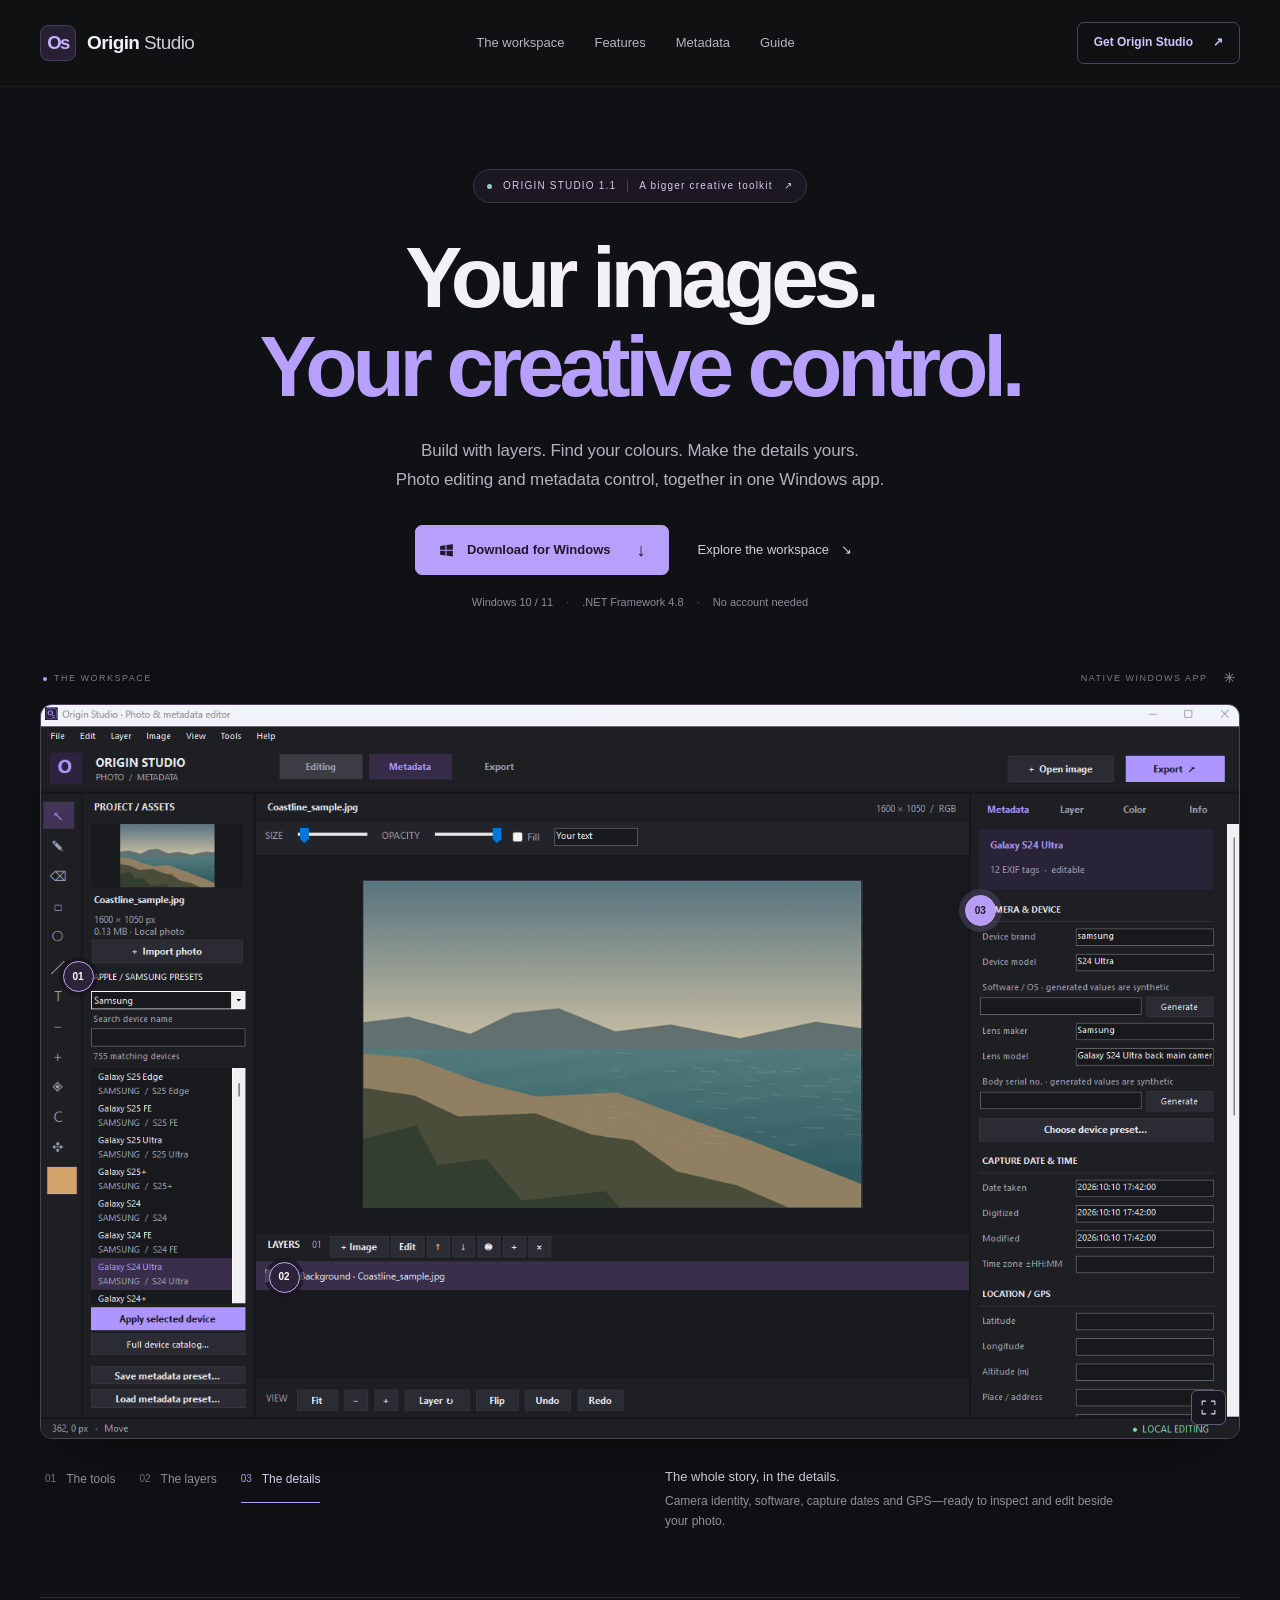
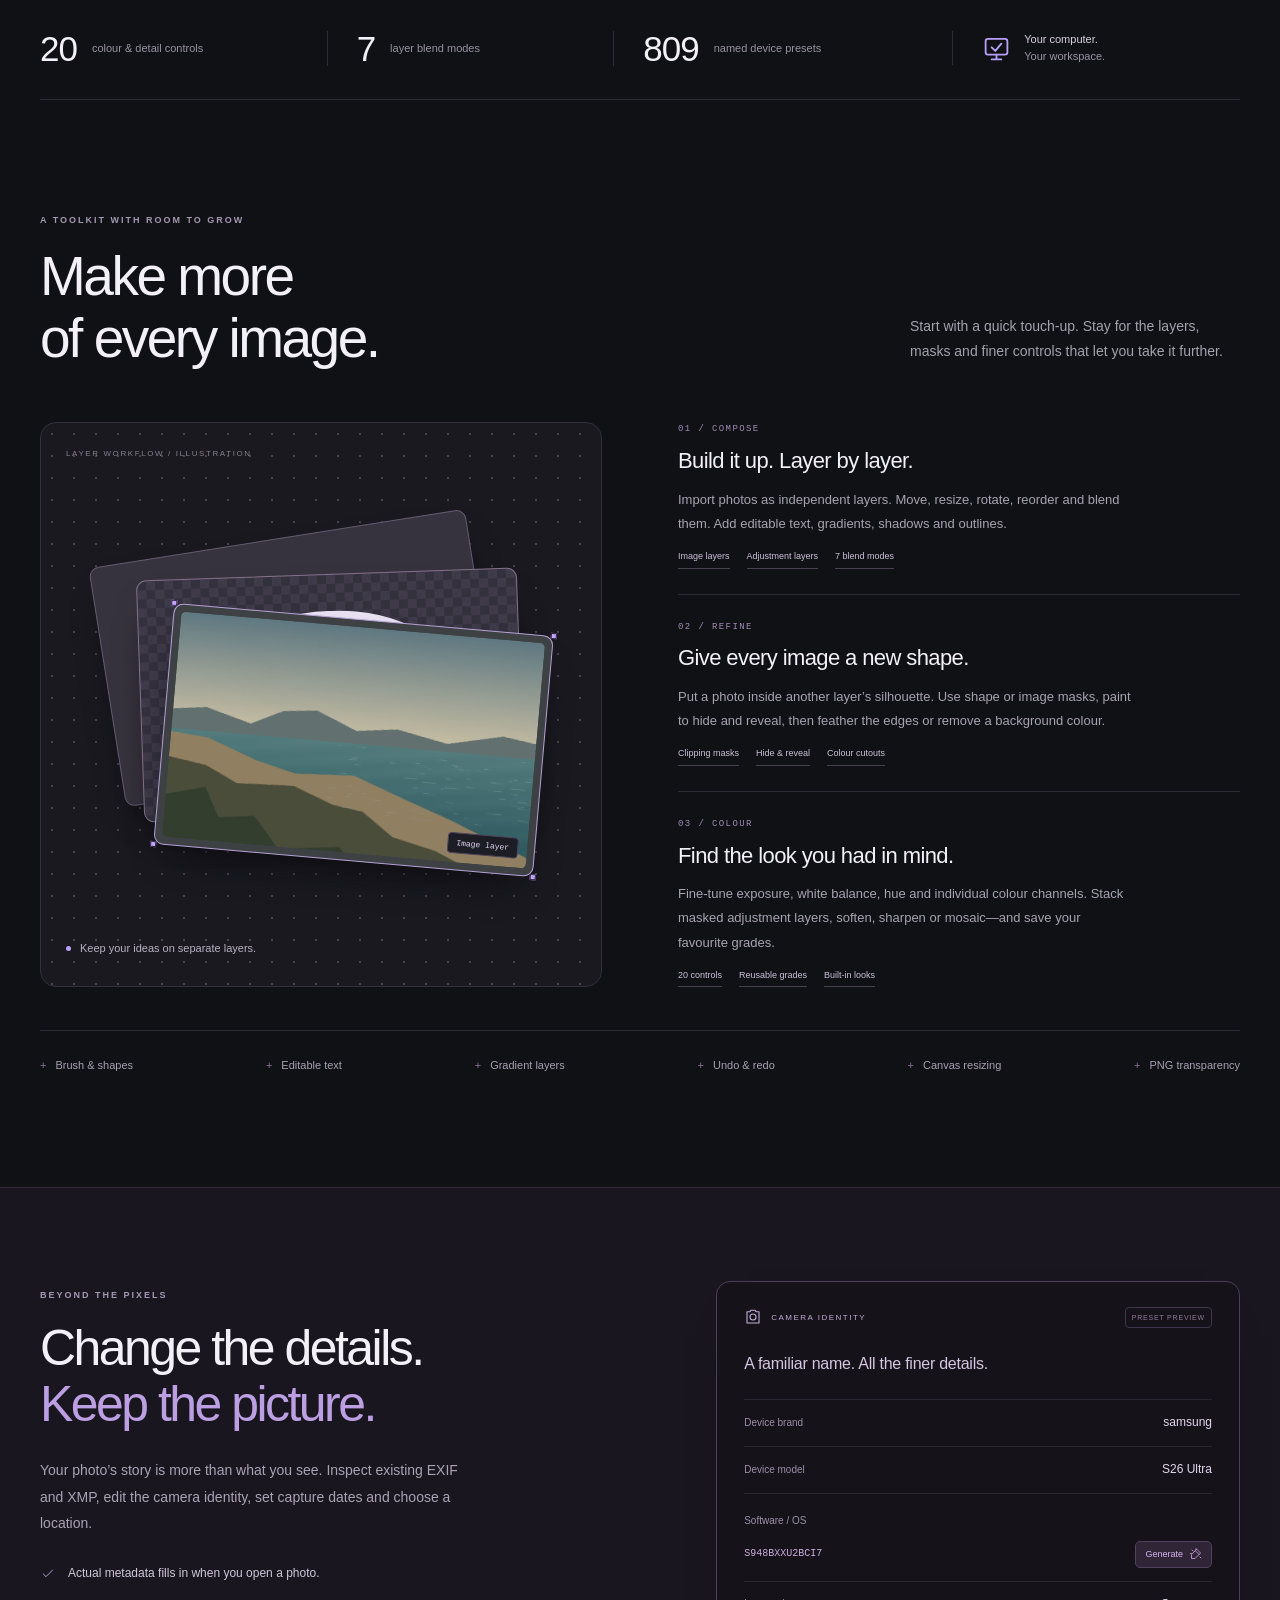
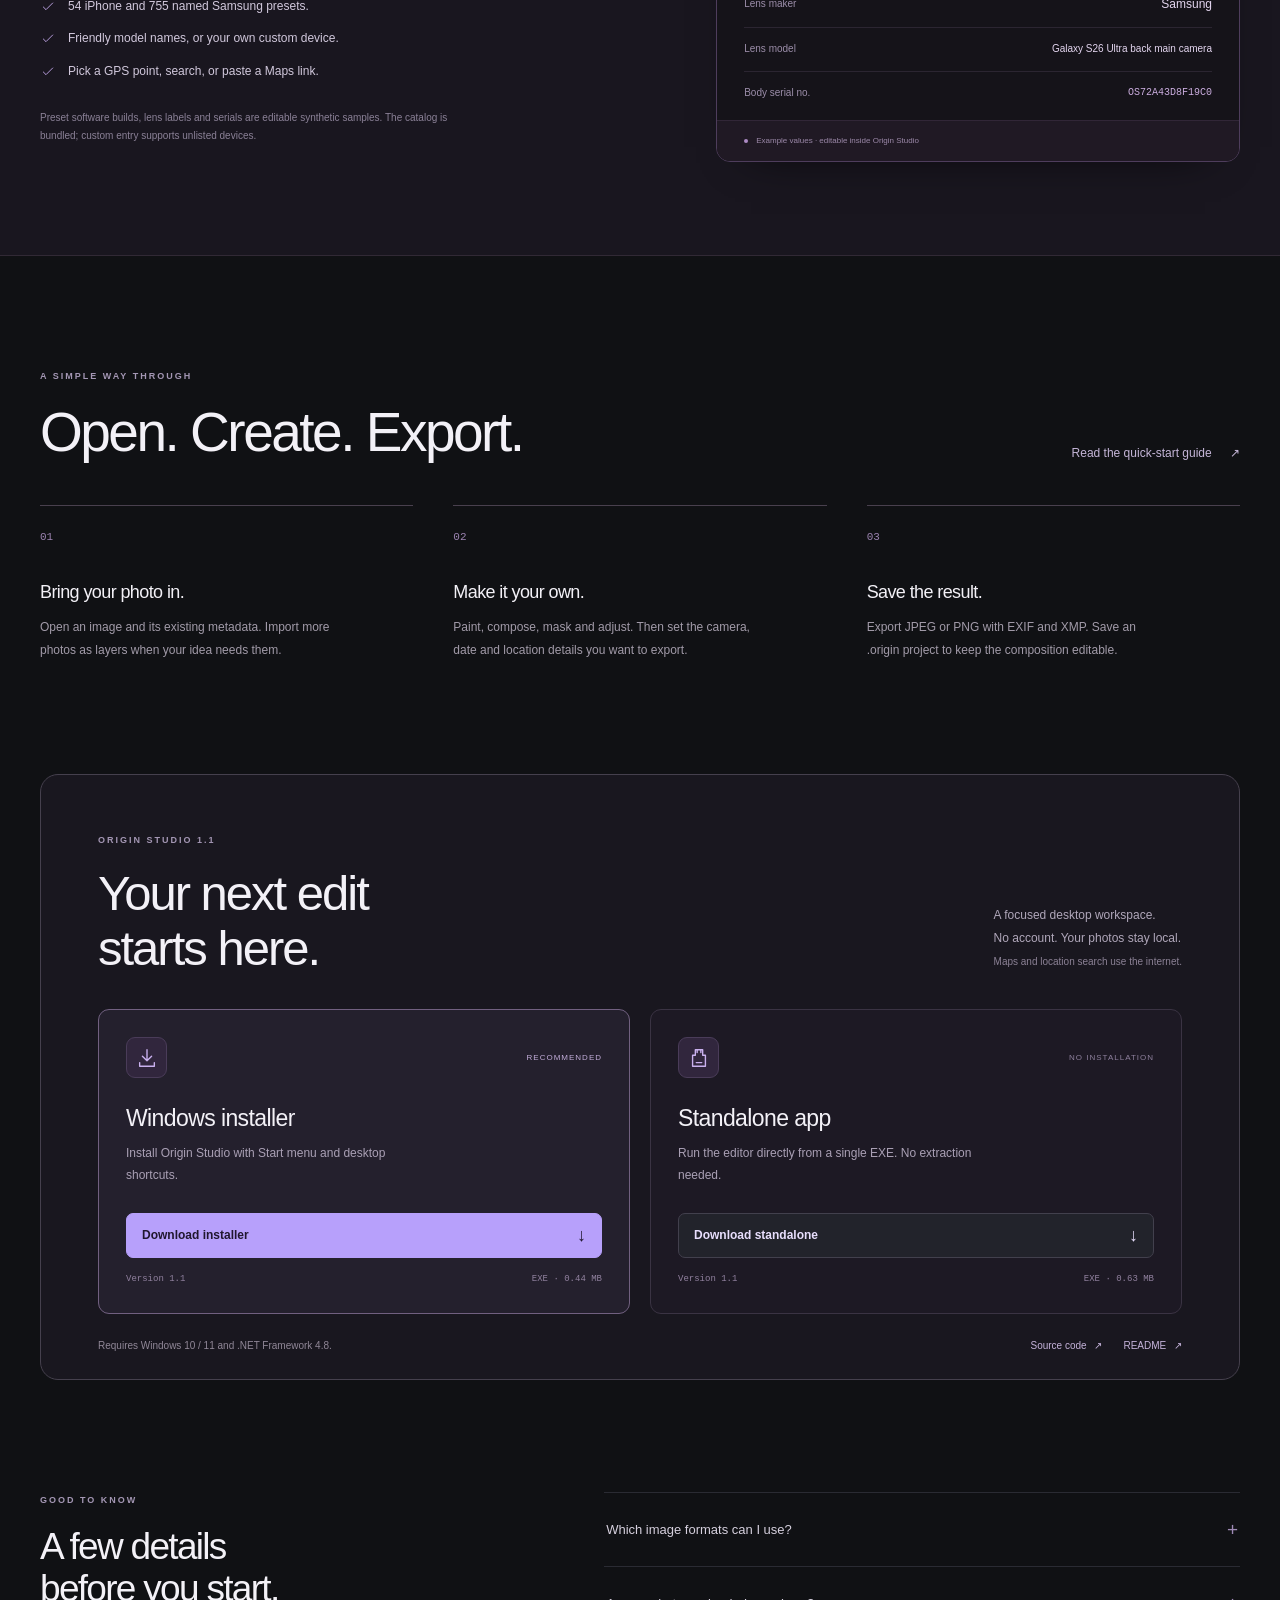
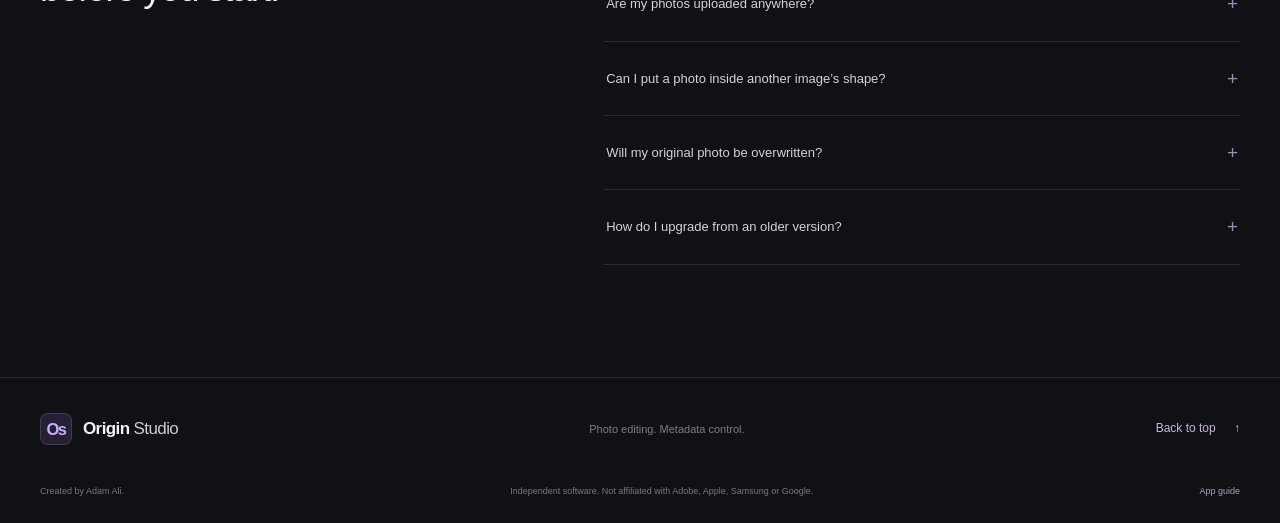
==== index.html @ bb51852c "Add Website" ====
<!doctype html>
<html lang="en">
<head>
  <meta charset="utf-8">
  <meta name="viewport" content="width=device-width,initial-scale=1">
  <meta name="theme-color" content="#101114">
  <meta name="description" content="Meet Origin Studio: a native Windows photo editor with image layers, masks, colour controls, and camera and location metadata editing. Download version 1.1.">
  <meta property="og:type" content="website">
  <meta property="og:title" content="Origin Studio — Your images. Your creative control.">
  <meta property="og:description" content="Photo editing and metadata control, together in one Windows app. Explore the workspace and download Origin Studio 1.1.">
  <title>Origin Studio — Photo editing. Metadata control.</title>
  <link rel="icon" href="assets/origin-icon.svg" type="image/svg+xml">
  <link rel="stylesheet" href="styles.css">
  <script defer src="script.js"></script>
</head>
<body>
  <a class="skip-link" href="#main">Skip to content</a>
  <header class="site-header">
    <div class="container header-inner">
      <a class="brand" href="index.html" aria-label="Origin Studio home"><img src="assets/origin-icon.svg" width="36" height="36" alt=""><span>Origin<span class="brand-light"> Studio</span></span></a>
      <button class="menu-toggle" type="button" aria-expanded="false" aria-controls="main-nav" aria-label="Open navigation"><span></span><span></span></button>
      <nav class="main-nav" id="main-nav" aria-label="Main navigation">
        <a href="#workspace">The workspace</a><a href="#features">Features</a><a href="#metadata">Metadata</a><a href="guide.html">Guide</a>
      </nav>
      <a class="header-download" href="#download"><span class="download-full">Get Origin Studio</span><span class="download-short">Download</span> <span aria-hidden="true">↗</span></a>
    </div>
  </header>

  <main id="main">
    <section class="hero container" aria-labelledby="hero-title">
      <a class="release-pill" href="#download"><span class="status-dot" aria-hidden="true"></span> ORIGIN STUDIO 1.1 <span class="pill-divider"></span> A bigger creative toolkit <span aria-hidden="true">↗</span></a>
      <h1 id="hero-title">Your images.<br><span>Your creative control.</span></h1>
      <p class="hero-description">Build with layers. Find your colours. Make the details yours.<br class="desktop-break"> Photo editing and metadata control, together in one Windows app.</p>
      <div class="hero-actions">
        <a class="button button-primary" href="downloads/OriginStudio-Setup-1.1.exe" download><svg class="icon" viewBox="0 0 24 24" aria-hidden="true"><path d="M3 5.5 10.5 4.5V11H3zM12 4.3 21 3v8h-9zM3 12.5h7.5V19L3 18zM12 12.5h9v8L12 19.2z" fill="currentColor" stroke="none"/></svg>Download for Windows <span aria-hidden="true">↓</span></a>
        <a class="button button-quiet" href="#workspace">Explore the workspace <span aria-hidden="true">↘</span></a>
      </div>
      <p class="hero-note">Windows 10 / 11 <span>·</span> .NET Framework 4.8 <span>·</span> No account needed</p>
    </section>

    <section class="workspace-section container" id="workspace" aria-label="Explore the Origin Studio workspace">
      <div class="workspace-topline"><span><i aria-hidden="true"></i> THE WORKSPACE</span><span>NATIVE WINDOWS APP <span class="tiny-cross" aria-hidden="true">✳</span></span></div>
      <div class="workspace-frame">
        <img class="workspace-image" src="assets/origin-workspace.png" width="1512" height="925" fetchpriority="high" alt="Origin Studio running on Windows: photo editing tools on the left, a coastline image and layer stack in the middle, and camera and location metadata fields on the right.">
        <button class="hotspot hotspot-tools" data-explore="tools" aria-pressed="false" aria-label="Explore drawing and editing tools">01</button>
        <button class="hotspot hotspot-layers" data-explore="layers" aria-pressed="false" aria-label="Explore the layer stack">02</button>
        <button class="hotspot hotspot-metadata is-active" data-explore="metadata" aria-pressed="true" aria-label="Explore the metadata inspector">03</button>
        <button class="expand-button" type="button" aria-haspopup="dialog" aria-controls="screenshot-dialog" aria-label="Enlarge the app screenshot"><svg class="icon" viewBox="0 0 24 24" aria-hidden="true"><path d="M8 3H3v5m13-5h5v5M3 16v5h5m13-5v5h-5"/></svg></button>
      </div>
      <div class="workspace-caption">
        <div class="workspace-tabs" aria-label="Screenshot features"><button data-explore="tools" aria-pressed="false">01 <span>The tools</span></button><button data-explore="layers" aria-pressed="false">02 <span>The layers</span></button><button class="is-active" data-explore="metadata" aria-pressed="true">03 <span>The details</span></button></div>
        <div class="workspace-note" aria-live="polite" aria-atomic="true"><strong id="explore-title">The whole story, in the details.</strong><p id="explore-description">Camera identity, software, capture dates and GPS—ready to inspect and edit beside your photo.</p></div>
      </div>
    </section>

    <section class="facts container" aria-label="Origin Studio at a glance">
      <div><strong>20</strong><span>colour & detail controls</span></div><div><strong>7</strong><span>layer blend modes</span></div><div><strong>809</strong><span>named device presets</span></div><div class="fact-local"><svg class="icon" viewBox="0 0 24 24" aria-hidden="true"><rect x="3" y="4" width="18" height="13" rx="2"/><path d="M8 21h8m-4-4v4m-4-10 3 3 5-6"/></svg><span><b>Your computer.</b><br>Your workspace.</span></div>
    </section>

    <section class="features container section-space" id="features" aria-labelledby="features-title">
      <div class="section-heading"><div><p class="eyebrow">A TOOLKIT WITH ROOM TO GROW</p><h2 id="features-title">Make more<br>of every image.</h2></div><p>Start with a quick touch-up. Stay for the layers, masks and finer controls that let you take it further.</p></div>
      <div class="feature-story">
        <div class="composition-art" role="img" aria-label="Illustration of a coastline photo, a mask and independent layers stacked in a composition">
          <span class="art-label">LAYER WORKFLOW / ILLUSTRATION</span>
          <div class="art-layer art-layer-back"><span>Original image</span></div>
          <div class="art-layer art-layer-mask"><div class="mask-shape"></div><span>Editable mask</span></div>
          <div class="art-layer art-layer-photo"><img src="assets/coastline.jpg" width="1600" height="1050" loading="lazy" alt=""><span>Image layer</span><i class="selection-corner top-left"></i><i class="selection-corner top-right"></i><i class="selection-corner bottom-left"></i><i class="selection-corner bottom-right"></i></div>
          <span class="art-bottom-label"><i></i> Keep your ideas on separate layers.</span>
        </div>
        <div class="feature-details">
          <article class="feature-line"><span class="feature-index">01 / COMPOSE</span><h3>Build it up. Layer by layer.</h3><p>Import photos as independent layers. Move, resize, rotate, reorder and blend them. Add editable text, gradients, shadows and outlines.</p><div class="text-tags"><span>Image layers</span><span>Adjustment layers</span><span>7 blend modes</span></div></article>
          <article class="feature-line"><span class="feature-index">02 / REFINE</span><h3>Give every image a new shape.</h3><p>Put a photo inside another layer’s silhouette. Use shape or image masks, paint to hide and reveal, then feather the edges or remove a background colour.</p><div class="text-tags"><span>Clipping masks</span><span>Hide & reveal</span><span>Colour cutouts</span></div></article>
          <article class="feature-line"><span class="feature-index">03 / COLOUR</span><h3>Find the look you had in mind.</h3><p>Fine-tune exposure, white balance, hue and individual colour channels. Stack masked adjustment layers, soften, sharpen or mosaic—and save your favourite grades.</p><div class="text-tags"><span>20 controls</span><span>Reusable grades</span><span>Built-in looks</span></div></article>
        </div>
      </div>
      <div class="tool-ribbon" aria-label="More editing tools"><span>Brush & shapes</span><span>Editable text</span><span>Gradient layers</span><span>Undo & redo</span><span>Canvas resizing</span><span>PNG transparency</span></div>
    </section>

    <section class="metadata-section" id="metadata" aria-labelledby="metadata-title"><div class="container metadata-grid">
      <div class="metadata-copy"><p class="eyebrow">BEYOND THE PIXELS</p><h2 id="metadata-title">Change the details.<br><span>Keep the picture.</span></h2><p>Your photo’s story is more than what you see. Inspect existing EXIF and XMP, edit the camera identity, set capture dates and choose a location.</p>
        <ul class="check-list"><li><svg class="icon" viewBox="0 0 24 24" aria-hidden="true"><path d="m5 12 4 4L19 6"/></svg>Actual metadata fills in when you open a photo.</li><li><svg class="icon" viewBox="0 0 24 24" aria-hidden="true"><path d="m5 12 4 4L19 6"/></svg>54 iPhone and 755 named Samsung presets.</li><li><svg class="icon" viewBox="0 0 24 24" aria-hidden="true"><path d="m5 12 4 4L19 6"/></svg>Friendly model names, or your own custom device.</li><li><svg class="icon" viewBox="0 0 24 24" aria-hidden="true"><path d="m5 12 4 4L19 6"/></svg>Pick a GPS point, search, or paste a Maps link.</li></ul>
        <p class="metadata-footnote">Preset software builds, lens labels and serials are editable synthetic samples. The catalog is bundled; custom entry supports unlisted devices.</p>
      </div>
      <div class="identity-preview"><div class="preview-header"><svg class="icon" viewBox="0 0 24 24" aria-hidden="true"><path d="m8 5 1-2h6l1 2h4v15H4V5z"/><circle cx="12" cy="12" r="4"/></svg><span>CAMERA IDENTITY</span><span class="preview-badge">PRESET PREVIEW</span></div>
        <p class="preview-intro">A familiar name. All the finer details.</p>
        <div class="preview-field"><span>Device brand</span><strong>samsung</strong></div><div class="preview-field"><span>Device model</span><strong>S26 Ultra</strong></div><div class="preview-field preview-software"><span>Software / OS</span><div><code>S948BXXU2BCI7</code><span class="generate-label">Generate <svg class="icon" viewBox="0 0 24 24" aria-hidden="true"><path d="m14 3 7 7-11 11H3v-7zM11 6l7 7M4 4l2 2m14 12 2 2M3 11H1m11-8V1"/></svg></span></div></div><div class="preview-field"><span>Lens maker</span><strong>Samsung</strong></div><div class="preview-field"><span>Lens model</span><strong class="lens-example">Galaxy S26 Ultra back main camera</strong></div><div class="preview-field"><span>Body serial no.</span><code>OS72A43D8F19C0</code></div>
        <div class="preview-footer"><span class="status-dot"></span> Example values · editable inside Origin Studio</div>
      </div>
    </div></section>

    <section class="workflow container section-space" aria-labelledby="workflow-title"><div class="section-heading compact"><div><p class="eyebrow">A SIMPLE WAY THROUGH</p><h2 id="workflow-title">Open. Create. Export.</h2></div><a class="text-link" href="guide.html">Read the quick-start guide <span aria-hidden="true">↗</span></a></div>
      <ol class="workflow-steps"><li><span class="step-number">01</span><h3>Bring your photo in.</h3><p>Open an image and its existing metadata. Import more photos as layers when your idea needs them.</p></li><li><span class="step-number">02</span><h3>Make it your own.</h3><p>Paint, compose, mask and adjust. Then set the camera, date and location details you want to export.</p></li><li><span class="step-number">03</span><h3>Save the result.</h3><p>Export JPEG or PNG with EXIF and XMP. Save an .origin project to keep the composition editable.</p></li></ol>
    </section>

    <section class="download-section container" id="download" aria-labelledby="download-title"><div class="download-heading"><div><p class="eyebrow">ORIGIN STUDIO 1.1</p><h2 id="download-title">Your next edit<br>starts here.</h2></div><p>A focused desktop workspace.<br>No account. Your photos stay local.<br><span>Maps and location search use the internet.</span></p></div>
      <div class="download-options"><article class="download-card installer-card"><div class="download-card-heading"><div class="download-icon"><svg viewBox="0 0 24 24" class="icon" aria-hidden="true"><path d="M12 3v12m-5-5 5 5 5-5M4 17v4h16v-4"/></svg></div><span class="recommend-badge">RECOMMENDED</span></div><h3>Windows installer</h3><p>Install Origin Studio with Start menu and desktop shortcuts.</p><a class="button button-primary" href="downloads/OriginStudio-Setup-1.1.exe" download>Download installer <span aria-hidden="true">↓</span></a><div class="download-file-info"><span>Version 1.1</span><span>EXE · 0.44 MB</span></div></article>
      <article class="download-card"><div class="download-card-heading"><div class="download-icon"><svg viewBox="0 0 24 24" class="icon" aria-hidden="true"><path d="M8 3h8v6h3v12H5V9h3zM10 3v3m4-3v3M9 17h6"/></svg></div><span class="portable-badge">NO INSTALLATION</span></div><h3>Standalone app</h3><p>Run the editor directly from a single EXE. No extraction needed.</p><a class="button button-secondary" href="downloads/OriginStudio-1.1.exe" download>Download standalone <span aria-hidden="true">↓</span></a><div class="download-file-info"><span>Version 1.1</span><span>EXE · 0.63 MB</span></div></article></div>
      <div class="download-bottom"><p>Requires Windows 10 / 11 and .NET Framework 4.8.</p><div><a href="downloads/OriginStudio-Source.zip" download>Source code <span aria-hidden="true">↗</span></a><a href="downloads/OriginStudio-README.md" download>README <span aria-hidden="true">↗</span></a></div></div>
    </section>

    <section class="faq container section-space" aria-labelledby="faq-title"><div><p class="eyebrow">GOOD TO KNOW</p><h2 id="faq-title">A few details<br>before you start.</h2></div><div class="faq-items">
      <details><summary>Which image formats can I use?<span aria-hidden="true">+</span></summary><p>Open JPEG, PNG, BMP, GIF (one still frame) and TIFF. Export JPEG or PNG with supported EXIF and XMP metadata. Save editable work as an .origin project. HEIC, RAW, PSD and video are not supported in version 1.1.</p></details>
      <details><summary>Are my photos uploaded anywhere?<span aria-hidden="true">+</span></summary><p>Photo editing and metadata processing happen on your computer. Maps and place search need an internet connection and send location queries to their map services. This website doesn’t upload or process your photos.</p></details>
      <details><summary>Can I put a photo inside another image’s shape?<span aria-hidden="true">+</span></summary><p>Yes. Place the photo directly above a transparent silhouette or filled shape, then enable Clip below. You can also use an image’s transparency or brightness as a mask and refine it with hide/reveal brushes.</p></details>
      <details><summary>Will my original photo be overwritten?<span aria-hidden="true">+</span></summary><p>Export saves to a separate output path. Use Save project to retain layers, masks and colour settings. Crop and canvas rotation/flip flatten the composition; Undo restores its earlier layers.</p></details>
      <details><summary>How do I upgrade from an older version?<span aria-hidden="true">+</span></summary><p>Save your project, close the older app and run the new installer. Use the updated desktop or Start menu shortcut. Version 1.1 opens 1.0 projects; projects saved by 1.1 need 1.1 or later.</p></details>
    </div></section>
  </main>

  <footer class="site-footer"><div class="container footer-main"><a class="brand" href="index.html"><img src="assets/origin-icon.svg" width="32" height="32" alt=""><span>Origin<span class="brand-light"> Studio</span></span></a><p>Photo editing. Metadata control.</p><a class="text-link" href="#main">Back to top <span aria-hidden="true">↑</span></a></div><div class="container footer-bottom"><span>Created by Adam Ali.</span><span>Independent software. Not affiliated with Adobe, Apple, Samsung or Google.</span><a href="guide.html">App guide</a></div></footer>

  <dialog id="screenshot-dialog" class="screenshot-dialog" aria-label="Full-size Origin Studio screenshot"><button class="dialog-close" aria-label="Close screenshot">Close <span aria-hidden="true">×</span></button><img src="assets/origin-workspace.png" width="1512" height="925" alt="Full-size screenshot of the Origin Studio Windows editing workspace."></dialog>
</body>
</html>
---- styles.css ----
@charset "UTF-8";
:root{color-scheme:dark;--bg:#101114;--surface:#17181d;--surface-2:#1c1d23;--line:#2a2b33;--text:#f3f1f7;--muted:#a3a2ae;--accent:#b7a0fb;--accent-bright:#d4c3ff;--green:#97cdb5;--radius:16px;--container:1200px}
*{box-sizing:border-box}
html{scroll-behavior:smooth;scroll-padding-top:110px}
body{margin:0;background:var(--bg);color:var(--text);font-family:Inter,"Segoe UI",Arial,sans-serif;font-size:15px;line-height:1.65;-webkit-font-smoothing:antialiased}
body.modal-open{overflow:hidden}
a{color:inherit;text-decoration:none}
button,input,select{font:inherit}
button,a{-webkit-tap-highlight-color:transparent}
button{color:inherit;cursor:pointer}
button:disabled{cursor:default}
img,svg{display:block;max-width:100%}
button:focus-visible,a:focus-visible,summary:focus-visible{outline:2px solid var(--accent-bright);outline-offset:5px}
::selection{background:#6c5296;color:white}
.container{width:min(var(--container),calc(100% - 80px));margin-inline:auto}
.icon{width:22px;height:22px;flex:none;fill:none;stroke:currentColor;stroke-width:1.5;stroke-linecap:round;stroke-linejoin:round}
.skip-link{position:fixed;left:16px;top:-90px;z-index:20;background:var(--accent);color:#18131f;padding:12px 18px;border-radius:8px}
.skip-link:focus{top:12px}
.site-header{position:sticky;top:0;z-index:10;background:rgba(16,17,20,.94);border-bottom:1px solid rgba(87,85,101,.23);backdrop-filter:blur(18px)}
.header-inner{height:86px;display:flex;align-items:center;justify-content:space-between;gap:28px}
.brand{display:inline-flex;align-items:center;gap:11px;font-size:19px;letter-spacing:-.6px;font-weight:650;white-space:nowrap}
.brand-light{font-weight:400;color:#cfccd8}
.main-nav{display:flex;gap:30px;font-size:13px;color:#b5b3c0}
.main-nav a{transition:color .2s}
.main-nav a:hover{color:white}
.header-download{display:flex;align-items:center;gap:20px;border:1px solid #4c405f;border-radius:7px;padding:10px 16px;font-size:12px;font-weight:600;color:var(--accent-bright);transition:background .2s,border-color .2s}
.header-download:hover{background:#211b2b;border-color:var(--accent)}
.menu-toggle{display:none;border:0;background:none;padding:12px;min-width:42px;min-height:42px}
.menu-toggle span{display:block;width:20px;height:1px;background:white;margin:5px 0;transition:transform .2s}
.hero{text-align:center;padding-top:82px;padding-bottom:55px}
.release-pill{display:inline-flex;align-items:center;justify-content:center;gap:11px;font-size:10px;letter-spacing:1.2px;line-height:1.4;border:1px solid #3c344b;padding:9px 13px;border-radius:30px;color:#d5cae8;background:#1b1723;transition:border-color .2s}
.release-pill:hover{border-color:#8972ac}
.status-dot{display:inline-block;background:var(--green);width:5px;height:5px;flex:none;border-radius:50%}
.pill-divider{width:1px;height:12px;background:#4b405a}
.hero h1{font-size:clamp(52px,6.7vw,92px);font-weight:560;letter-spacing:-5.2px;line-height:1.035;margin:30px 0 25px}
.hero h1 span{color:var(--accent)}
.hero-description{font-size:17px;line-height:1.75;font-weight:400;color:#b3b1bf;margin:0 auto;max-width:640px;letter-spacing:-.15px}
.hero-actions{display:flex;align-items:center;justify-content:center;gap:16px;margin-top:30px}
.button{display:inline-flex;align-items:center;justify-content:center;gap:12px;min-height:50px;border:1px solid transparent;border-radius:7px;padding:13px 22px;font-size:13px;font-weight:650;line-height:1.5;transition:background .2s,transform .2s,border-color .2s}
.button:hover{transform:translateY(-2px)}
.button-primary{background:var(--accent);color:#21172f;border-color:var(--accent)}
.button-primary:hover{background:#c7b1ff;border-color:#c7b1ff}
.button-primary .icon{width:17px;height:17px}
.button-primary>span:last-child,.button-secondary>span:last-child{margin-left:14px;font-size:18px;line-height:1}
.button-quiet{background:transparent;color:#d0ccd9;font-weight:450;padding-inline:12px}
.button-quiet:hover{background:#1b1c22}
.button-secondary{background:#22232b;border-color:#42404d;color:#e8defd}
.button-secondary:hover{background:#2b2835;border-color:#7c688f}
.hero-note{font-size:11px;color:#8e8b9a;margin:18px 0 0}
.hero-note span{padding-inline:10px;color:#5e5a69}
.workspace-section{max-width:1280px}
.workspace-topline{display:flex;align-items:center;justify-content:space-between;color:#7c7a89;font-size:9px;letter-spacing:1.5px;margin:0 3px 13px}
.workspace-topline>span{display:flex;align-items:center;gap:7px}
.workspace-topline i{width:4px;height:4px;background:var(--accent);border-radius:50%}
.tiny-cross{margin-left:8px;font-size:15px;color:#92859f}
.workspace-frame{position:relative;border:1px solid #4d435c;background:#1f2024;border-radius:12px;overflow:hidden;box-shadow:0 24px 65px -40px #000}
.workspace-image{width:100%;height:auto}
.hotspot{position:absolute;display:grid;place-items:center;min-width:31px;min-height:31px;border-radius:50%;background:#2c233a;border:1px solid #c0a6f6;color:white;font-size:10px;font-weight:650;box-shadow:0 0 0 4px rgba(22,18,29,.65);transition:background .2s,box-shadow .2s}
.hotspot:hover,.hotspot.is-active{background:#b69cf4;color:#21172e;box-shadow:0 0 0 6px rgba(183,160,251,.16)}
.hotspot-tools{left:1.8%;top:35%}
.hotspot-layers{left:19%;top:76%}
.hotspot-metadata{right:20.3%;top:26%}
.expand-button{position:absolute;bottom:13px;right:13px;border:1px solid #665975;border-radius:6px;background:rgba(23,21,30,.92);padding:8px;color:#e2d6f4}
.expand-button:hover{background:#463453}
.expand-button .icon{width:17px;height:17px}
.workspace-caption{display:grid;grid-template-columns:1fr 1fr;gap:50px;padding:27px 5px 0;align-items:start}
.workspace-tabs{display:flex;gap:24px;align-items:center}
.workspace-tabs button{padding:4px 0 12px;display:flex;gap:10px;align-items:center;background:none;border:0;border-bottom:1px solid transparent;color:#77727f;font-size:10px;white-space:nowrap}
.workspace-tabs button span{font-size:12px;color:#97929f}
.workspace-tabs button:hover span,.workspace-tabs button.is-active span{color:#e2d4f8}
.workspace-tabs button.is-active{color:var(--accent);border-color:var(--accent)}
.workspace-note strong{display:block;font-size:13px;font-weight:500;color:#d7d1e3}
.workspace-note p{font-size:12px;color:#93909e;line-height:1.65;margin:5px 0 0;max-width:450px}
.facts{display:grid;grid-template-columns:1fr 1fr 1.2fr 1.1fr;gap:25px;align-items:center;margin-top:65px;padding-block:33px;border-top:1px solid var(--line);border-bottom:1px solid var(--line)}
.facts>div{display:flex;align-items:center;gap:15px}
.facts>div+div{border-left:1px solid var(--line);padding-left:29px}
.facts strong{font-size:35px;line-height:1;font-weight:450;letter-spacing:-1px}
.facts span{font-size:11px;color:#9893a3;line-height:1.55}
.facts .fact-local{gap:13px}
.fact-local .icon{width:29px;height:29px;color:var(--accent)}
.fact-local b{font-weight:450;color:#d8d1e2}
.section-space{padding-block:112px}
.section-heading{display:flex;align-items:flex-end;justify-content:space-between;gap:45px;margin-bottom:53px}
.eyebrow{font-size:9px;letter-spacing:2px;font-weight:600;color:#a497b4;line-height:1.8;margin:0 0 18px}
h2{font-size:clamp(36px,4.3vw,55px);font-weight:450;letter-spacing:-2.5px;line-height:1.12;margin:0}
.section-heading>p{max-width:330px;font-size:14px;color:var(--muted);margin:0 0 5px;line-height:1.8}
.feature-story{display:grid;grid-template-columns:1fr 1fr;gap:76px;align-items:stretch}
.composition-art{position:relative;min-height:550px;border:1px solid #323039;border-radius:var(--radius);overflow:hidden;background-color:#19191f;background-image:radial-gradient(#49414e 1px,transparent 1px);background-size:22px 22px}
.art-label{position:absolute;top:24px;left:25px;font-size:8px;letter-spacing:1.6px;color:#87818f}
.art-layer{position:absolute;width:68%;height:43%;left:16%;top:25%;border-radius:10px;box-shadow:0 20px 40px -20px #07070c}
.art-layer>span{position:absolute;right:12px;bottom:10px;font-family:Consolas,monospace;font-size:8px;border:1px solid #4f465e;padding:3px 8px;border-radius:4px;color:#e5d8f7;background:#221d2b}
.art-layer-back{background:#37333e;border:1px solid #655a72;transform:translate(-26px,-27px) rotate(-9deg)}
.art-layer-mask{background-color:#34313e;background-image:linear-gradient(45deg,#403b4a 25%,transparent 25%),linear-gradient(-45deg,#403b4a 25%,transparent 25%),linear-gradient(45deg,transparent 75%,#403b4a 75%),linear-gradient(-45deg,transparent 75%,#403b4a 75%);background-size:18px 18px;background-position:0 0,0 9px,9px -9px,-9px 0;border:1px solid #84728c;transform:translate(9px,10px) rotate(-2deg)}
.mask-shape{position:absolute;width:68%;height:70%;left:16%;top:15%;background:#e9e2f2;border-radius:50% 48% 32% 45%}
.art-layer-photo{transform:translate(32px,55px) rotate(5deg);border:1px solid #b6a1d6;background:#3d4144;padding:7px}
.art-layer-photo img{width:100%;height:100%;object-fit:cover;border-radius:5px}
.art-layer-photo>span{bottom:16px;right:16px;background:#1d1d25}
.selection-corner{position:absolute;width:6px;height:6px;background:#c3a6ff;border:1px solid #332440}
.top-left{left:-4px;top:-4px}.top-right{right:-4px;top:-4px}.bottom-left{left:-4px;bottom:-4px}.bottom-right{right:-4px;bottom:-4px}
.art-bottom-label{position:absolute;bottom:29px;left:25px;font-size:11px;color:#bab1c6;display:flex;gap:9px;align-items:center}
.art-bottom-label i{width:5px;height:5px;background:var(--accent);border-radius:50%}
.feature-details{display:flex;flex-direction:column;justify-content:center;gap:25px}
.feature-line+.feature-line{border-top:1px solid var(--line);padding-top:25px}
.feature-index{display:block;font-family:Consolas,monospace;font-size:9px;letter-spacing:1.4px;color:#a18bb9;margin-bottom:10px}
h3{font-size:22px;line-height:1.3;letter-spacing:-.6px;font-weight:500;margin:0 0 12px}
.feature-line p{font-size:13px;line-height:1.85;color:#a8a3b2;margin:0;max-width:455px}
.text-tags{display:flex;gap:8px 17px;flex-wrap:wrap;margin-top:13px;color:#ccc1db;font-size:9px}
.text-tags span{border-bottom:1px solid #494050;padding-bottom:4px}
.tool-ribbon{display:flex;flex-wrap:wrap;justify-content:space-between;gap:14px 18px;margin-top:43px;padding-top:25px;border-top:1px solid var(--line);color:#a8a0b3;font-size:11px}
.tool-ribbon span:before{content:"+";color:#8c719f;margin-right:9px}
.metadata-section{background:#19161f;border-block:1px solid #312935;padding-block:93px}
.metadata-grid{display:grid;grid-template-columns:1.1fr 1fr;gap:100px;align-items:center}
.metadata-copy h2{font-size:clamp(35px,3.9vw,50px)}
.metadata-copy h2 span{color:#bc9fe3}
.metadata-copy>p:not(.eyebrow):not(.metadata-footnote){color:#aba2b6;font-size:14px;line-height:1.9;margin-top:24px;max-width:440px}
.check-list{list-style:none;padding:0;margin:27px 0;display:grid;gap:13px}
.check-list li{display:flex;align-items:flex-start;gap:12px;color:#d1c8dc;font-size:12px}
.check-list .icon{width:16px;height:16px;color:#b59bda;margin-top:2px}
.metadata-footnote{font-size:10px;line-height:1.8;color:#8b8197;max-width:420px;margin-top:27px}
.identity-preview{background:#151319;border:1px solid #4e3d5c;border-radius:14px;overflow:hidden;padding:25px 27px 0;box-shadow:0 20px 45px -35px #000}
.preview-header{display:flex;align-items:center;gap:9px;color:#c3abd9;font-size:8px;letter-spacing:1.5px;flex-wrap:wrap}
.preview-header .icon{width:18px;height:18px}
.preview-badge{font-size:7px;letter-spacing:.8px;border:1px solid #42344c;border-radius:4px;padding:4px 6px;margin-left:auto;color:#917c9f}
.preview-intro{color:#d5c6e2;font-size:16px;letter-spacing:-.25px;margin:23px 0 22px}
.preview-field{display:flex;align-items:center;justify-content:space-between;gap:12px;padding-block:13px;border-top:1px solid #2b2531}
.preview-field>span{font-size:10px;color:#9c8eaa;white-space:nowrap}
.preview-field strong{font-size:12px;font-weight:450;color:#e3d5ef;text-align:right}
.preview-field code{font-size:10px;font-family:"SFMono-Regular",Consolas,monospace;color:#cbaddf;overflow-wrap:anywhere}
.preview-field .lens-example{font-size:10px}
.preview-software{display:block}
.preview-software>div{display:flex;align-items:center;justify-content:space-between;gap:5px;margin-top:9px}
.generate-label{display:flex;align-items:center;gap:7px;border:1px solid #52405f;border-radius:5px;background:#302437;padding:5px 9px;color:#d7b4ef;font-size:9px}
.generate-label .icon{width:12px;height:12px}
.preview-footer{margin:6px -27px 0;padding:13px 27px;display:flex;align-items:center;gap:8px;border-top:1px solid #312637;background:#201924;color:#9c89a9;font-size:8px}
.preview-footer .status-dot{background:#ad8bc5;width:4px;height:4px}
.compact{margin-bottom:42px}
.text-link{font-size:12px;color:#c5b6d8;white-space:nowrap}
.text-link:hover{color:var(--accent-bright)}
.text-link span{display:inline-block;margin-left:15px}
.workflow-steps{list-style:none;padding:0;margin:0;display:grid;grid-template-columns:1fr 1fr 1fr;gap:40px}
.workflow-steps li{border-top:1px solid #49404e;padding-top:22px}
.step-number{display:block;color:#9b83b0;font-size:11px;font-family:Consolas,monospace;margin-bottom:34px}
.workflow-steps h3{font-size:18px}
.workflow-steps p{font-size:12px;line-height:1.9;color:#a29ba9;max-width:300px;margin:0}
.download-section{border:1px solid #45404d;border-radius:18px;background:#19171f;padding:57px 57px 24px;scroll-margin-top:108px}
.download-heading{display:flex;justify-content:space-between;align-items:flex-end;gap:35px;margin-bottom:34px}
.download-heading h2{font-size:49px;letter-spacing:-2px}
.download-heading>p{font-size:12px;color:#b0a7ba;margin:0 0 3px;line-height:1.9}
.download-heading>p span{font-size:10px;color:#8b8195}
.download-options{display:grid;grid-template-columns:1fr 1fr;gap:20px}
.download-card{display:flex;flex-direction:column;padding:27px;border:1px solid #3a3343;border-radius:11px;background:#1d1924}
.installer-card{background:#24202d;border-color:#716080}
.download-card-heading{display:flex;justify-content:space-between;align-items:center;margin-bottom:26px;gap:10px}
.download-icon{display:grid;place-items:center;background:#31263d;border:1px solid #4a3c59;color:#cab1ef;border-radius:9px;width:41px;height:41px}
.recommend-badge,.portable-badge{font-size:8px;letter-spacing:1px;color:#c2acd9}
.portable-badge{color:#8e809d}
.download-card h3{font-size:23px;margin-bottom:9px}
.download-card p{font-size:12px;color:#aaa0b5;line-height:1.8;margin:0 0 26px;max-width:310px;flex:1}
.download-card .button{display:flex;justify-content:space-between;width:100%;min-height:45px;font-size:12px;padding:10px 15px}
.download-file-info{display:flex;justify-content:space-between;color:#91819f;font-family:Consolas,monospace;font-size:9px;margin-top:14px}
.download-bottom{display:flex;align-items:center;justify-content:space-between;gap:20px;font-size:10px;color:#908797;padding-top:24px}
.download-bottom p{margin:0}
.download-bottom>div{display:flex;gap:21px;color:#c5b3da}
.download-bottom a:hover{color:white}
.download-bottom a span{margin-left:5px}
.faq{display:grid;grid-template-columns:1fr 1.3fr;gap:75px}
.faq h2{font-size:37px;letter-spacing:-1.7px}
.faq-items details{border-bottom:1px solid var(--line)}
.faq-items details:first-child{border-top:1px solid var(--line)}
.faq-items summary{list-style:none;cursor:pointer;font-size:13px;padding:21px 2px;display:flex;align-items:center;justify-content:space-between;gap:20px;color:#d6d0de;font-weight:450}
.faq-items summary::-webkit-details-marker{display:none}
.faq-items summary>span{font-size:19px;font-weight:300;color:#9e8ab5;transition:transform .2s}
.faq-items details[open] summary>span{transform:rotate(45deg)}
.faq-items details p{color:#aaa0b5;font-size:12px;line-height:1.9;margin:0 35px 23px 2px}
.site-footer{border-top:1px solid var(--line);padding-top:31px;padding-bottom:24px}
.footer-main{display:flex;align-items:center;justify-content:space-between;gap:25px}
.footer-main .brand{font-size:17px}
.footer-main>p{font-size:11px;color:#827a8c}
.footer-bottom{display:flex;justify-content:space-between;gap:20px;flex-wrap:wrap;margin-top:35px;font-size:9px;color:#7f748b}
.footer-bottom a{color:#aea0bf}
.screenshot-dialog{padding:45px 12px 12px;max-width:calc(100vw - 30px);max-height:calc(100vh - 30px);border:1px solid #6d577e;border-radius:12px;background:#17131f;overflow:auto}
.screenshot-dialog::backdrop{background:rgba(4,3,7,.88);backdrop-filter:blur(6px)}
.screenshot-dialog>img{width:min(1512px,calc(100vw - 65px));height:auto;display:block}
.dialog-close{position:absolute;top:7px;right:12px;background:none;border:0;padding:4px 6px;color:#d7c6e5;font-size:11px;display:flex;align-items:center;gap:11px;min-height:32px}
.dialog-close span{font-size:21px;line-height:1}
.guide-main{max-width:860px;padding-top:65px;padding-bottom:85px}
.guide-main h1{font-size:64px;letter-spacing:-3px;font-weight:450;line-height:1.05;margin:17px 0 23px}
.guide-lead{font-size:17px;color:#b4abbf;max-width:660px;line-height:1.8}
.guide-nav{display:flex;gap:13px 25px;flex-wrap:wrap;border-block:1px solid var(--line);padding:20px 0;margin:35px 0 45px;font-size:12px;color:#c1a9dd}
.guide-section{margin-top:52px;scroll-margin-top:110px}
.guide-section h2{font-size:31px;letter-spacing:-1px;margin-bottom:20px}
.guide-section h3{font-size:18px;margin-top:25px}
.guide-section p,.guide-section li{font-size:14px;line-height:1.9;color:#b5abbe}
.guide-section li{margin-bottom:10px;padding-left:5px}
.guide-section ul,.guide-section ol{padding-left:22px}
.guide-section strong{color:#e7dcef;font-weight:550}
.guide-section code{font-size:.88em;background:#221d2b;color:#cfb6e9;padding:3px 5px;border-radius:4px;overflow-wrap:anywhere}
.guide-callout{border-left:2px solid #9673bc;background:#1d1724;padding:13px 20px;margin:20px 0}
.guide-callout p{font-size:12px;margin:0}
.table-scroll{overflow-x:auto}
.guide-section table{border-collapse:collapse;width:100%;font-size:12px;margin-block:22px;color:#b5abbe;text-align:left}
.guide-section th{font-weight:500;color:#e2d4ed;background:#1e1925}
.guide-section th,.guide-section td{padding:13px 15px;border:1px solid #38303f;vertical-align:top}
.guide-end{border:1px solid #473650;background:#1e1726;border-radius:10px;padding:25px;margin-top:55px;display:flex;align-items:center;justify-content:space-between;gap:25px}
.guide-end h2{font-size:23px;letter-spacing:-.7px}
.guide-end p{font-size:12px;color:#b3a2c3;margin:8px 0 0}
@media(min-width:1650px){.hero{padding-top:95px;padding-bottom:65px}.hero h1{font-size:101px}.hero-description{font-size:18px}.container{width:min(1280px,calc(100% - 100px))}}
@media(max-width:1050px){.container{width:calc(100% - 56px)}.main-nav{gap:18px}.header-inner{gap:20px}.brand{font-size:17px}.header-download{font-size:11px;padding:9px 12px;gap:12px}.hero h1{letter-spacing:-3.6px}.feature-story{gap:40px}.metadata-grid{gap:48px}.facts{gap:15px}.facts>div+div{padding-left:18px}.facts strong{font-size:31px}.facts span{font-size:10px}.composition-art{min-height:580px}.identity-preview{padding-inline:22px}.preview-footer{margin-inline:-22px;padding-inline:22px}.download-section{padding:43px 37px 23px}.download-heading h2{font-size:44px}.workspace-tabs{gap:18px}.workspace-caption{gap:35px}.tool-ribbon{justify-content:flex-start;gap:14px 25px}}
@media(max-width:790px){.container{width:calc(100% - 40px)}.header-inner{height:72px;gap:17px}.header-download{margin-left:auto}.menu-toggle{display:block;order:3}.main-nav{position:absolute;left:0;right:0;top:72px;display:none;background:#17141d;border-bottom:1px solid #4b3c59;padding:20px;gap:0;flex-direction:column}.main-nav.is-open{display:flex}.main-nav a{padding:11px 14px;font-size:14px}.menu-toggle[aria-expanded=true] span:first-child{transform:translateY(3px) rotate(45deg)}.menu-toggle[aria-expanded=true] span:last-child{transform:translateY(-3px) rotate(-45deg)}.hero{padding-top:55px;padding-bottom:43px}.hero h1{font-size:clamp(45px,8vw,66px);letter-spacing:-3px}.hero-description{font-size:15px;max-width:540px}.hero-note{font-size:10px}.workspace-topline{font-size:8px;letter-spacing:1px}.workspace-caption{grid-template-columns:1fr;gap:13px;padding-top:22px}.workspace-tabs{gap:27px}.workspace-note{min-height:63px}.workspace-note p{max-width:100%}.facts{margin-top:34px;padding-block:25px;grid-template-columns:1fr 1fr;gap:25px 20px}.facts>div+div{border:0;padding-left:0}.facts strong{font-size:32px}.facts span{font-size:11px}.facts>div:nth-child(even){border-left:1px solid var(--line);padding-left:23px}.section-space{padding-block:74px}.section-heading{gap:24px;margin-bottom:35px}.section-heading>p{max-width:260px;font-size:12px}.feature-story{grid-template-columns:1fr;gap:35px}.composition-art{min-height:410px;max-width:580px;width:100%;margin-inline:auto}.art-layer{width:55%;height:48%;left:22%;top:20%}.feature-details{gap:23px}.feature-line p{max-width:100%}.text-tags{font-size:10px}.metadata-grid{grid-template-columns:1fr;gap:35px}.metadata-copy>p:not(.eyebrow):not(.metadata-footnote){max-width:100%}.metadata-footnote{max-width:100%}.identity-preview{max-width:520px;width:100%;margin-inline:auto}.metadata-section{padding-block:64px}.preview-field strong{font-size:13px}.preview-field>span{font-size:11px}.preview-field code{font-size:12px}.preview-field .lens-example{font-size:11px}.preview-footer{font-size:9px}.preview-header{font-size:9px}.workflow-steps{gap:25px}.workflow-steps h3{font-size:16px}.workflow-steps p{font-size:11px}.step-number{margin-bottom:22px}.download-section{padding:35px 25px 23px}.download-heading{align-items:start;gap:22px}.download-heading h2{font-size:38px}.download-heading>p{font-size:11px}.download-heading>p span{font-size:9px}.download-card{padding:22px}.download-card h3{font-size:20px}.download-card p{font-size:11px}.recommend-badge,.portable-badge{font-size:7px;letter-spacing:.6px}.download-bottom{align-items:start;font-size:9px}.download-bottom>div{gap:13px;flex:none}.faq{grid-template-columns:1fr;gap:30px}.faq h2{font-size:33px}.faq h2 br{display:none}.footer-bottom{row-gap:13px}.footer-bottom span:nth-child(2){order:3;width:100%}.guide-main h1{font-size:52px}.guide-lead{font-size:15px}.guide-section h2{font-size:29px}.guide-section p,.guide-section li{font-size:13px}}
@media(max-width:520px){.container{width:calc(100% - 32px)}.brand{font-size:16px;gap:8px}.brand img{width:31px;height:31px}.header-inner{gap:9px}.header-download{font-size:10px;padding:8px 9px;gap:10px}.menu-toggle{min-width:32px;padding:8px}.hero{padding-top:39px}.release-pill{font-size:8px;letter-spacing:.7px;gap:8px;padding:8px 10px}.hero h1{font-size:clamp(37px,10vw,51px);letter-spacing:-2.5px;margin-top:25px}.hero-description{font-size:13px;max-width:350px;line-height:1.8}.desktop-break{display:none}.hero-actions{flex-direction:column;gap:7px;margin-top:23px}.hero-actions .button-primary{width:100%;max-width:330px;font-size:12px;min-height:49px}.hero-actions .button-quiet{font-size:11px;min-height:40px}.hero-note{font-size:8px;margin-top:12px}.hero-note span{padding-inline:6px}.workspace-topline>span:last-child{font-size:7px;letter-spacing:.6px}.workspace-frame{border-radius:7px}.hotspot{min-width:25px;min-height:25px;font-size:8px;box-shadow:0 0 0 3px rgba(22,18,29,.65)}.hotspot:hover,.hotspot.is-active{box-shadow:0 0 0 4px rgba(183,160,251,.16)}.expand-button{padding:6px;bottom:7px;right:7px}.expand-button .icon{width:13px;height:13px}.workspace-tabs{justify-content:space-between;gap:10px}.workspace-tabs button{gap:7px;font-size:9px}.workspace-tabs button span{font-size:10px}.workspace-note strong{font-size:12px}.workspace-note p{font-size:11px}.facts{gap:25px 12px;margin-top:28px}.facts>div{gap:10px}.facts>div:nth-child(even){padding-left:16px}.facts strong{font-size:29px}.facts span{font-size:9px}.fact-local .icon{width:25px;height:25px}.section-heading{display:block}.section-heading>p{max-width:100%;margin-top:20px;font-size:13px}.eyebrow{font-size:8px;letter-spacing:1.5px;margin-bottom:14px}h2{font-size:36px;letter-spacing:-1.8px}.section-space{padding-block:62px}.composition-art{min-height:330px}.art-label{font-size:7px;left:18px;top:18px}.art-layer{width:65%;height:40%;left:16%;top:25%}.art-layer-back{transform:translate(-13px,-15px) rotate(-9deg)}.art-layer-photo{transform:translate(17px,35px) rotate(5deg)}.art-layer-mask{transform:translate(3px,6px) rotate(-2deg)}.art-layer>span{font-size:7px}.art-bottom-label{font-size:9px;left:18px;bottom:22px}.feature-line h3{font-size:21px}.feature-line p{font-size:12px}.tool-ribbon{font-size:10px;gap:14px 20px;margin-top:30px}.metadata-copy h2{font-size:35px;letter-spacing:-1.8px}.metadata-copy>p:not(.eyebrow):not(.metadata-footnote){font-size:13px}.check-list li{font-size:11px}.metadata-footnote{font-size:9px}.identity-preview{padding-top:22px}.preview-intro{font-size:15px}.preview-header{font-size:8px;letter-spacing:1px}.preview-badge{font-size:6px}.preview-field{gap:9px}.preview-field strong{font-size:11px}.preview-field>span{font-size:10px}.preview-field .lens-example{font-size:9px}.preview-footer{font-size:7px}.workflow .compact .text-link{display:inline-block;margin-top:20px}.workflow-steps{grid-template-columns:1fr;gap:26px}.workflow-steps li{display:grid;grid-template-columns:32px 1fr;gap:0 13px;padding-top:18px}.workflow-steps h3{font-size:18px}.workflow-steps p{grid-column:2;font-size:12px;max-width:100%}.step-number{grid-column:1;grid-row:1/3;margin:3px 0 0}.download-section{width:calc(100% - 20px);padding:31px 20px 22px;border-radius:13px}.download-heading{display:block;margin-bottom:27px}.download-heading h2{font-size:40px}.download-heading>p{margin-top:20px;font-size:12px}.download-heading>p span{font-size:10px}.download-options{grid-template-columns:1fr;gap:15px}.download-card{padding:23px}.download-card-heading{margin-bottom:23px}.download-card h3{font-size:23px}.download-card p{font-size:12px}.recommend-badge,.portable-badge{font-size:8px}.download-bottom{display:block;font-size:10px}.download-bottom>div{margin-top:12px;gap:23px}.faq h2{font-size:30px;line-height:1.25}.faq-items summary{font-size:12px;padding-block:20px}.faq-items details p{font-size:11px}.footer-main{flex-wrap:wrap;gap:9px 18px}.footer-main>p{order:3;flex-basis:100%;font-size:10px;margin:0 0 0 40px}.footer-main .text-link{font-size:10px}.footer-bottom{font-size:8px;margin-top:25px;gap:12px}.guide-main{padding-top:38px}.guide-main h1{font-size:46px;letter-spacing:-2.3px}.guide-lead{font-size:14px}.guide-nav{gap:12px 20px;font-size:11px}.guide-section h2{font-size:26px}.guide-section p,.guide-section li{font-size:12px}.guide-section th,.guide-section td{padding:10px;font-size:10px}.guide-end{display:block;padding:23px}.guide-end .button{margin-top:20px;font-size:12px}}
@media(prefers-reduced-motion:reduce){html{scroll-behavior:auto}*,*::before,*::after{transition:none!important;animation:none!important}}

.download-short{display:none}
@media(max-width:520px){.download-full{display:none}.download-short{display:inline}}
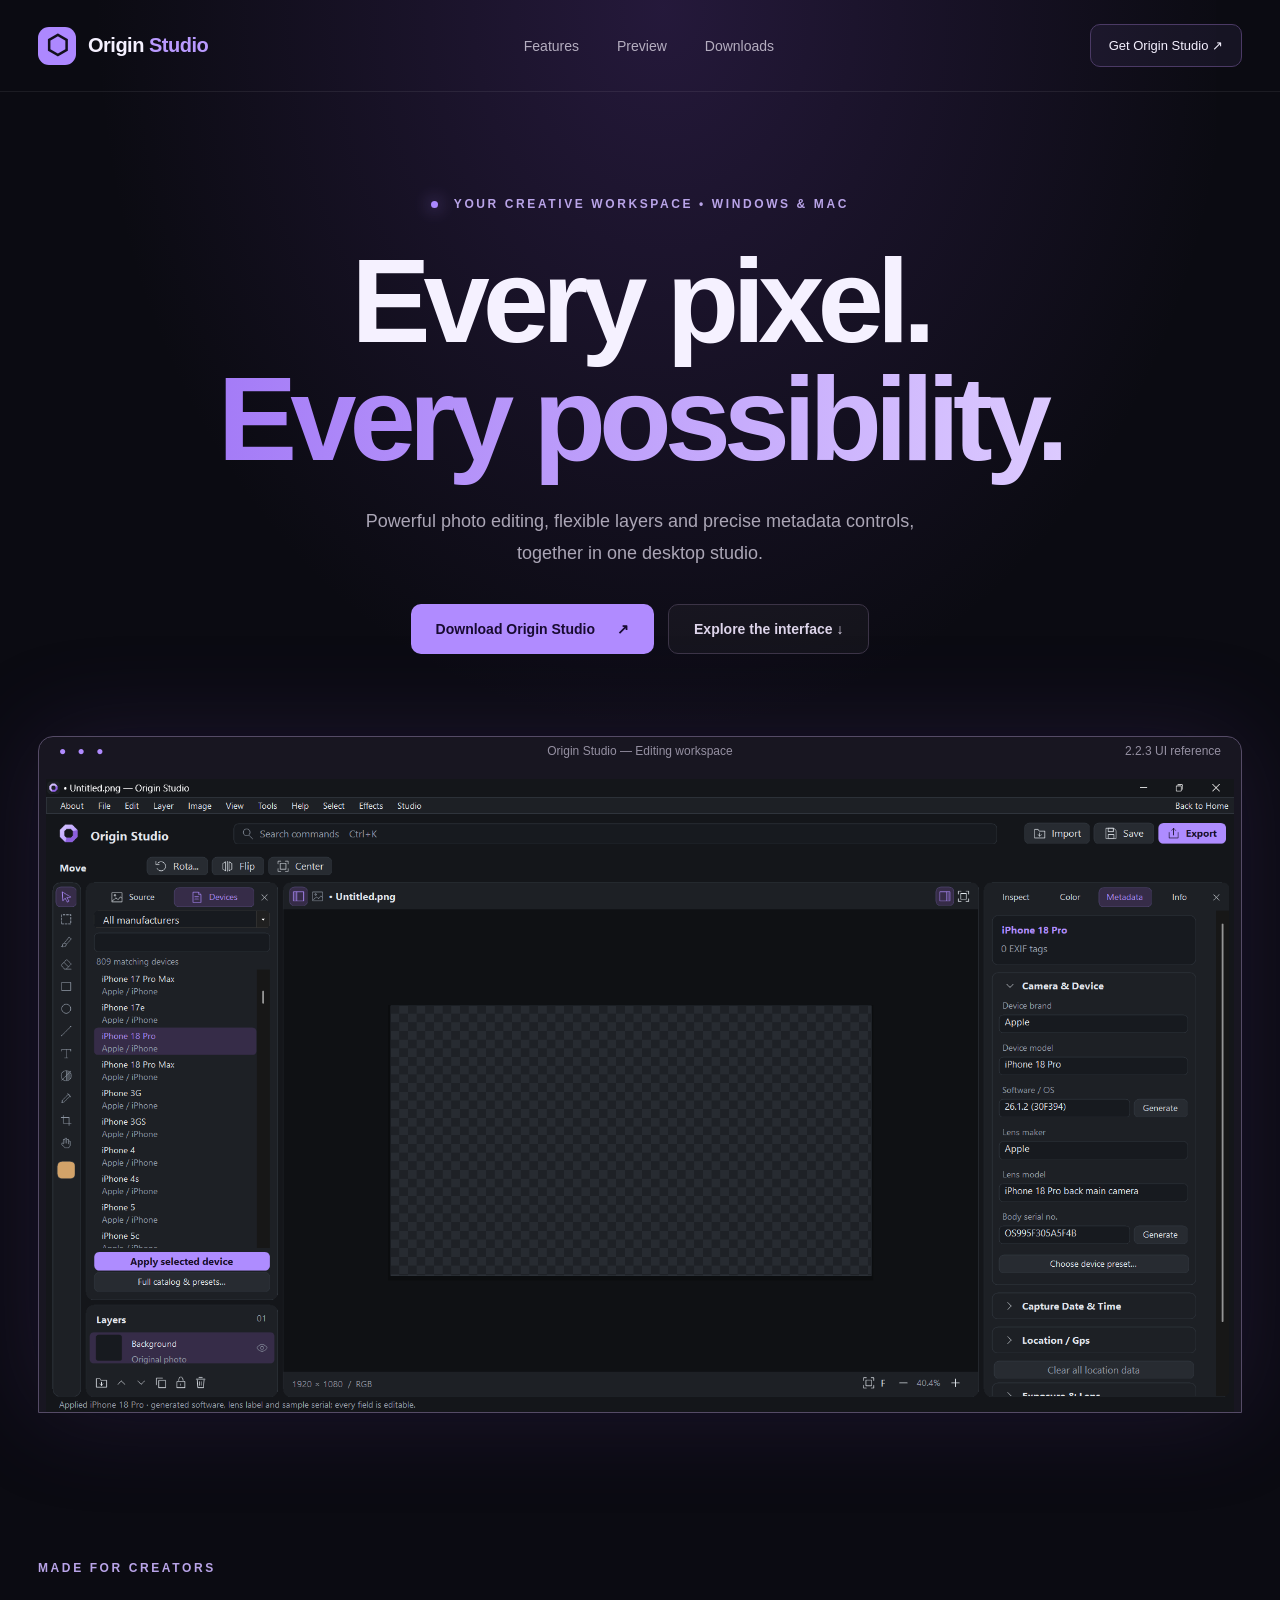
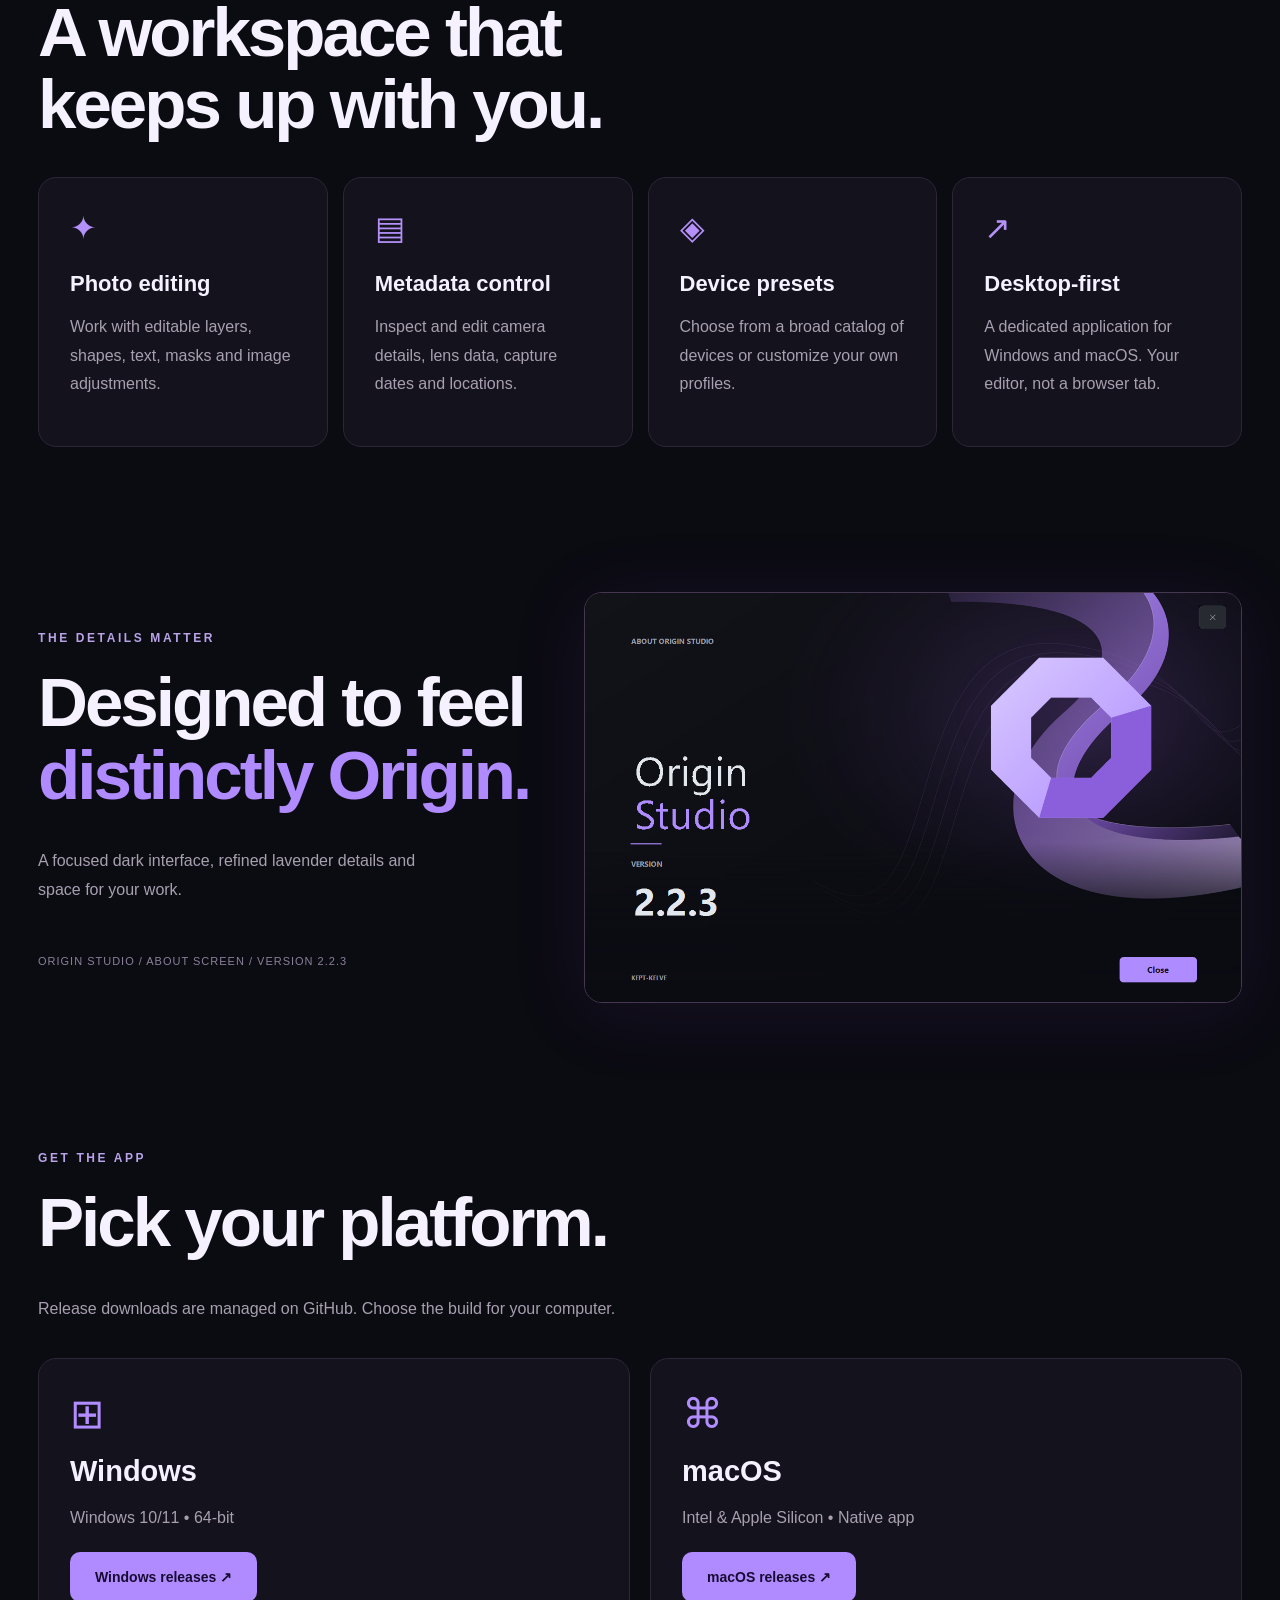
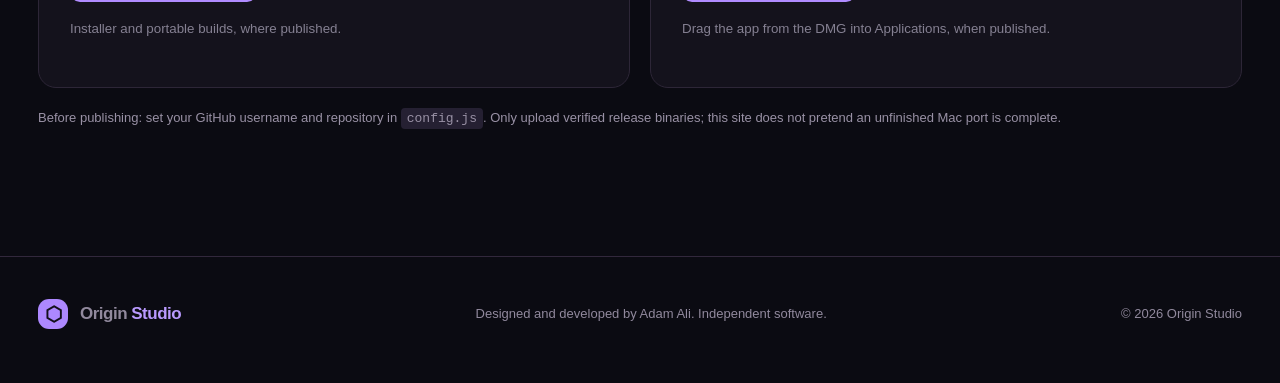
==== commit cad9155e: "Updated Website Ahead of new version" ====
--- a/index.html
+++ b/index.html
@@ -1,114 +1,8 @@
 <!doctype html>
-<html lang="en">
-<head>
-  <meta charset="utf-8">
-  <meta name="viewport" content="width=device-width,initial-scale=1">
-  <meta name="theme-color" content="#101114">
-  <meta name="description" content="Meet Origin Studio: a native Windows photo editor with image layers, masks, colour controls, and camera and location metadata editing. Download version 1.1.">
-  <meta property="og:type" content="website">
-  <meta property="og:title" content="Origin Studio — Your images. Your creative control.">
-  <meta property="og:description" content="Photo editing and metadata control, together in one Windows app. Explore the workspace and download Origin Studio 1.1.">
-  <title>Origin Studio — Photo editing. Metadata control.</title>
-  <link rel="icon" href="assets/origin-icon.svg" type="image/svg+xml">
-  <link rel="stylesheet" href="styles.css">
-  <script defer src="script.js"></script>
-</head>
-<body>
-  <a class="skip-link" href="#main">Skip to content</a>
-  <header class="site-header">
-    <div class="container header-inner">
-      <a class="brand" href="index.html" aria-label="Origin Studio home"><img src="assets/origin-icon.svg" width="36" height="36" alt=""><span>Origin<span class="brand-light"> Studio</span></span></a>
-      <button class="menu-toggle" type="button" aria-expanded="false" aria-controls="main-nav" aria-label="Open navigation"><span></span><span></span></button>
-      <nav class="main-nav" id="main-nav" aria-label="Main navigation">
-        <a href="#workspace">The workspace</a><a href="#features">Features</a><a href="#metadata">Metadata</a><a href="guide.html">Guide</a>
-      </nav>
-      <a class="header-download" href="#download"><span class="download-full">Get Origin Studio</span><span class="download-short">Download</span> <span aria-hidden="true">↗</span></a>
-    </div>
-  </header>
-
-  <main id="main">
-    <section class="hero container" aria-labelledby="hero-title">
-      <a class="release-pill" href="#download"><span class="status-dot" aria-hidden="true"></span> ORIGIN STUDIO 1.1 <span class="pill-divider"></span> A bigger creative toolkit <span aria-hidden="true">↗</span></a>
-      <h1 id="hero-title">Your images.<br><span>Your creative control.</span></h1>
-      <p class="hero-description">Build with layers. Find your colours. Make the details yours.<br class="desktop-break"> Photo editing and metadata control, together in one Windows app.</p>
-      <div class="hero-actions">
-        <a class="button button-primary" href="downloads/OriginStudio-Setup-1.1.exe" download><svg class="icon" viewBox="0 0 24 24" aria-hidden="true"><path d="M3 5.5 10.5 4.5V11H3zM12 4.3 21 3v8h-9zM3 12.5h7.5V19L3 18zM12 12.5h9v8L12 19.2z" fill="currentColor" stroke="none"/></svg>Download for Windows <span aria-hidden="true">↓</span></a>
-        <a class="button button-quiet" href="#workspace">Explore the workspace <span aria-hidden="true">↘</span></a>
-      </div>
-      <p class="hero-note">Windows 10 / 11 <span>·</span> .NET Framework 4.8 <span>·</span> No account needed</p>
-    </section>
-
-    <section class="workspace-section container" id="workspace" aria-label="Explore the Origin Studio workspace">
-      <div class="workspace-topline"><span><i aria-hidden="true"></i> THE WORKSPACE</span><span>NATIVE WINDOWS APP <span class="tiny-cross" aria-hidden="true">✳</span></span></div>
-      <div class="workspace-frame">
-        <img class="workspace-image" src="assets/origin-workspace.png" width="1512" height="925" fetchpriority="high" alt="Origin Studio running on Windows: photo editing tools on the left, a coastline image and layer stack in the middle, and camera and location metadata fields on the right.">
-        <button class="hotspot hotspot-tools" data-explore="tools" aria-pressed="false" aria-label="Explore drawing and editing tools">01</button>
-        <button class="hotspot hotspot-layers" data-explore="layers" aria-pressed="false" aria-label="Explore the layer stack">02</button>
-        <button class="hotspot hotspot-metadata is-active" data-explore="metadata" aria-pressed="true" aria-label="Explore the metadata inspector">03</button>
-        <button class="expand-button" type="button" aria-haspopup="dialog" aria-controls="screenshot-dialog" aria-label="Enlarge the app screenshot"><svg class="icon" viewBox="0 0 24 24" aria-hidden="true"><path d="M8 3H3v5m13-5h5v5M3 16v5h5m13-5v5h-5"/></svg></button>
-      </div>
-      <div class="workspace-caption">
-        <div class="workspace-tabs" aria-label="Screenshot features"><button data-explore="tools" aria-pressed="false">01 <span>The tools</span></button><button data-explore="layers" aria-pressed="false">02 <span>The layers</span></button><button class="is-active" data-explore="metadata" aria-pressed="true">03 <span>The details</span></button></div>
-        <div class="workspace-note" aria-live="polite" aria-atomic="true"><strong id="explore-title">The whole story, in the details.</strong><p id="explore-description">Camera identity, software, capture dates and GPS—ready to inspect and edit beside your photo.</p></div>
-      </div>
-    </section>
-
-    <section class="facts container" aria-label="Origin Studio at a glance">
-      <div><strong>20</strong><span>colour & detail controls</span></div><div><strong>7</strong><span>layer blend modes</span></div><div><strong>809</strong><span>named device presets</span></div><div class="fact-local"><svg class="icon" viewBox="0 0 24 24" aria-hidden="true"><rect x="3" y="4" width="18" height="13" rx="2"/><path d="M8 21h8m-4-4v4m-4-10 3 3 5-6"/></svg><span><b>Your computer.</b><br>Your workspace.</span></div>
-    </section>
-
-    <section class="features container section-space" id="features" aria-labelledby="features-title">
-      <div class="section-heading"><div><p class="eyebrow">A TOOLKIT WITH ROOM TO GROW</p><h2 id="features-title">Make more<br>of every image.</h2></div><p>Start with a quick touch-up. Stay for the layers, masks and finer controls that let you take it further.</p></div>
-      <div class="feature-story">
-        <div class="composition-art" role="img" aria-label="Illustration of a coastline photo, a mask and independent layers stacked in a composition">
-          <span class="art-label">LAYER WORKFLOW / ILLUSTRATION</span>
-          <div class="art-layer art-layer-back"><span>Original image</span></div>
-          <div class="art-layer art-layer-mask"><div class="mask-shape"></div><span>Editable mask</span></div>
-          <div class="art-layer art-layer-photo"><img src="assets/coastline.jpg" width="1600" height="1050" loading="lazy" alt=""><span>Image layer</span><i class="selection-corner top-left"></i><i class="selection-corner top-right"></i><i class="selection-corner bottom-left"></i><i class="selection-corner bottom-right"></i></div>
-          <span class="art-bottom-label"><i></i> Keep your ideas on separate layers.</span>
-        </div>
-        <div class="feature-details">
-          <article class="feature-line"><span class="feature-index">01 / COMPOSE</span><h3>Build it up. Layer by layer.</h3><p>Import photos as independent layers. Move, resize, rotate, reorder and blend them. Add editable text, gradients, shadows and outlines.</p><div class="text-tags"><span>Image layers</span><span>Adjustment layers</span><span>7 blend modes</span></div></article>
-          <article class="feature-line"><span class="feature-index">02 / REFINE</span><h3>Give every image a new shape.</h3><p>Put a photo inside another layer’s silhouette. Use shape or image masks, paint to hide and reveal, then feather the edges or remove a background colour.</p><div class="text-tags"><span>Clipping masks</span><span>Hide & reveal</span><span>Colour cutouts</span></div></article>
-          <article class="feature-line"><span class="feature-index">03 / COLOUR</span><h3>Find the look you had in mind.</h3><p>Fine-tune exposure, white balance, hue and individual colour channels. Stack masked adjustment layers, soften, sharpen or mosaic—and save your favourite grades.</p><div class="text-tags"><span>20 controls</span><span>Reusable grades</span><span>Built-in looks</span></div></article>
-        </div>
-      </div>
-      <div class="tool-ribbon" aria-label="More editing tools"><span>Brush & shapes</span><span>Editable text</span><span>Gradient layers</span><span>Undo & redo</span><span>Canvas resizing</span><span>PNG transparency</span></div>
-    </section>
-
-    <section class="metadata-section" id="metadata" aria-labelledby="metadata-title"><div class="container metadata-grid">
-      <div class="metadata-copy"><p class="eyebrow">BEYOND THE PIXELS</p><h2 id="metadata-title">Change the details.<br><span>Keep the picture.</span></h2><p>Your photo’s story is more than what you see. Inspect existing EXIF and XMP, edit the camera identity, set capture dates and choose a location.</p>
-        <ul class="check-list"><li><svg class="icon" viewBox="0 0 24 24" aria-hidden="true"><path d="m5 12 4 4L19 6"/></svg>Actual metadata fills in when you open a photo.</li><li><svg class="icon" viewBox="0 0 24 24" aria-hidden="true"><path d="m5 12 4 4L19 6"/></svg>54 iPhone and 755 named Samsung presets.</li><li><svg class="icon" viewBox="0 0 24 24" aria-hidden="true"><path d="m5 12 4 4L19 6"/></svg>Friendly model names, or your own custom device.</li><li><svg class="icon" viewBox="0 0 24 24" aria-hidden="true"><path d="m5 12 4 4L19 6"/></svg>Pick a GPS point, search, or paste a Maps link.</li></ul>
-        <p class="metadata-footnote">Preset software builds, lens labels and serials are editable synthetic samples. The catalog is bundled; custom entry supports unlisted devices.</p>
-      </div>
-      <div class="identity-preview"><div class="preview-header"><svg class="icon" viewBox="0 0 24 24" aria-hidden="true"><path d="m8 5 1-2h6l1 2h4v15H4V5z"/><circle cx="12" cy="12" r="4"/></svg><span>CAMERA IDENTITY</span><span class="preview-badge">PRESET PREVIEW</span></div>
-        <p class="preview-intro">A familiar name. All the finer details.</p>
-        <div class="preview-field"><span>Device brand</span><strong>samsung</strong></div><div class="preview-field"><span>Device model</span><strong>S26 Ultra</strong></div><div class="preview-field preview-software"><span>Software / OS</span><div><code>S948BXXU2BCI7</code><span class="generate-label">Generate <svg class="icon" viewBox="0 0 24 24" aria-hidden="true"><path d="m14 3 7 7-11 11H3v-7zM11 6l7 7M4 4l2 2m14 12 2 2M3 11H1m11-8V1"/></svg></span></div></div><div class="preview-field"><span>Lens maker</span><strong>Samsung</strong></div><div class="preview-field"><span>Lens model</span><strong class="lens-example">Galaxy S26 Ultra back main camera</strong></div><div class="preview-field"><span>Body serial no.</span><code>OS72A43D8F19C0</code></div>
-        <div class="preview-footer"><span class="status-dot"></span> Example values · editable inside Origin Studio</div>
-      </div>
-    </div></section>
-
-    <section class="workflow container section-space" aria-labelledby="workflow-title"><div class="section-heading compact"><div><p class="eyebrow">A SIMPLE WAY THROUGH</p><h2 id="workflow-title">Open. Create. Export.</h2></div><a class="text-link" href="guide.html">Read the quick-start guide <span aria-hidden="true">↗</span></a></div>
-      <ol class="workflow-steps"><li><span class="step-number">01</span><h3>Bring your photo in.</h3><p>Open an image and its existing metadata. Import more photos as layers when your idea needs them.</p></li><li><span class="step-number">02</span><h3>Make it your own.</h3><p>Paint, compose, mask and adjust. Then set the camera, date and location details you want to export.</p></li><li><span class="step-number">03</span><h3>Save the result.</h3><p>Export JPEG or PNG with EXIF and XMP. Save an .origin project to keep the composition editable.</p></li></ol>
-    </section>
-
-    <section class="download-section container" id="download" aria-labelledby="download-title"><div class="download-heading"><div><p class="eyebrow">ORIGIN STUDIO 1.1</p><h2 id="download-title">Your next edit<br>starts here.</h2></div><p>A focused desktop workspace.<br>No account. Your photos stay local.<br><span>Maps and location search use the internet.</span></p></div>
-      <div class="download-options"><article class="download-card installer-card"><div class="download-card-heading"><div class="download-icon"><svg viewBox="0 0 24 24" class="icon" aria-hidden="true"><path d="M12 3v12m-5-5 5 5 5-5M4 17v4h16v-4"/></svg></div><span class="recommend-badge">RECOMMENDED</span></div><h3>Windows installer</h3><p>Install Origin Studio with Start menu and desktop shortcuts.</p><a class="button button-primary" href="downloads/OriginStudio-Setup-1.1.exe" download>Download installer <span aria-hidden="true">↓</span></a><div class="download-file-info"><span>Version 1.1</span><span>EXE · 0.44 MB</span></div></article>
-      <article class="download-card"><div class="download-card-heading"><div class="download-icon"><svg viewBox="0 0 24 24" class="icon" aria-hidden="true"><path d="M8 3h8v6h3v12H5V9h3zM10 3v3m4-3v3M9 17h6"/></svg></div><span class="portable-badge">NO INSTALLATION</span></div><h3>Standalone app</h3><p>Run the editor directly from a single EXE. No extraction needed.</p><a class="button button-secondary" href="downloads/OriginStudio-1.1.exe" download>Download standalone <span aria-hidden="true">↓</span></a><div class="download-file-info"><span>Version 1.1</span><span>EXE · 0.63 MB</span></div></article></div>
-      <div class="download-bottom"><p>Requires Windows 10 / 11 and .NET Framework 4.8.</p><div><a href="downloads/OriginStudio-Source.zip" download>Source code <span aria-hidden="true">↗</span></a><a href="downloads/OriginStudio-README.md" download>README <span aria-hidden="true">↗</span></a></div></div>
-    </section>
-
-    <section class="faq container section-space" aria-labelledby="faq-title"><div><p class="eyebrow">GOOD TO KNOW</p><h2 id="faq-title">A few details<br>before you start.</h2></div><div class="faq-items">
-      <details><summary>Which image formats can I use?<span aria-hidden="true">+</span></summary><p>Open JPEG, PNG, BMP, GIF (one still frame) and TIFF. Export JPEG or PNG with supported EXIF and XMP metadata. Save editable work as an .origin project. HEIC, RAW, PSD and video are not supported in version 1.1.</p></details>
-      <details><summary>Are my photos uploaded anywhere?<span aria-hidden="true">+</span></summary><p>Photo editing and metadata processing happen on your computer. Maps and place search need an internet connection and send location queries to their map services. This website doesn’t upload or process your photos.</p></details>
-      <details><summary>Can I put a photo inside another image’s shape?<span aria-hidden="true">+</span></summary><p>Yes. Place the photo directly above a transparent silhouette or filled shape, then enable Clip below. You can also use an image’s transparency or brightness as a mask and refine it with hide/reveal brushes.</p></details>
-      <details><summary>Will my original photo be overwritten?<span aria-hidden="true">+</span></summary><p>Export saves to a separate output path. Use Save project to retain layers, masks and colour settings. Crop and canvas rotation/flip flatten the composition; Undo restores its earlier layers.</p></details>
-      <details><summary>How do I upgrade from an older version?<span aria-hidden="true">+</span></summary><p>Save your project, close the older app and run the new installer. Use the updated desktop or Start menu shortcut. Version 1.1 opens 1.0 projects; projects saved by 1.1 need 1.1 or later.</p></details>
-    </div></section>
-  </main>
-
-  <footer class="site-footer"><div class="container footer-main"><a class="brand" href="index.html"><img src="assets/origin-icon.svg" width="32" height="32" alt=""><span>Origin<span class="brand-light"> Studio</span></span></a><p>Photo editing. Metadata control.</p><a class="text-link" href="#main">Back to top <span aria-hidden="true">↑</span></a></div><div class="container footer-bottom"><span>Created by Adam Ali.</span><span>Independent software. Not affiliated with Adobe, Apple, Samsung or Google.</span><a href="guide.html">App guide</a></div></footer>
-
-  <dialog id="screenshot-dialog" class="screenshot-dialog" aria-label="Full-size Origin Studio screenshot"><button class="dialog-close" aria-label="Close screenshot">Close <span aria-hidden="true">×</span></button><img src="assets/origin-workspace.png" width="1512" height="925" alt="Full-size screenshot of the Origin Studio Windows editing workspace."></dialog>
-</body>
-</html>
+<html lang="en"><head><meta charset="utf-8"><meta name="viewport" content="width=device-width,initial-scale=1"><meta name="theme-color" content="#0b0b12"><meta name="description" content="Origin Studio — desktop photo editing and metadata management for Windows and macOS."><title>Origin Studio — Create without limits</title><link rel="stylesheet" href="styles.css"></head>
+<body><div class="glow"></div><header class="nav"><a class="brand" href="#top"><span class="mark">⬡</span><span>Origin <b>Studio</b></span></a><nav><a href="#features">Features</a><a href="#preview">Preview</a><a href="#download">Downloads</a></nav><a class="navbtn" href="#download">Get Origin Studio ↗</a></header>
+<main id="top"><section class="hero"><span class="eyebrow"><span class="dot"></span> YOUR CREATIVE WORKSPACE • WINDOWS & MAC</span><h1>Every pixel.<br><span>Every possibility.</span></h1><p>Powerful photo editing, flexible layers and precise metadata controls, together in one desktop studio.</p><div class="actions"><a class="primary" href="#download">Download Origin Studio <span>↗</span></a><a class="secondary" href="#preview">Explore the interface ↓</a></div><div class="hero-image"><div class="window-title"><span class="lights">● ● ●</span> Origin Studio — Editing workspace <span>2.2.3 UI reference</span></div><img src="assets/workspace.png" alt="Origin Studio Windows editing workspace, showing canvas, layers and metadata tools"></div></section>
+<section id="features" class="section"><div class="section-top"><span class="kicker">MADE FOR CREATORS</span><h2>A workspace that<br>keeps up with you.</h2></div><div class="cards"><article><div class="mini">✦</div><h3>Photo editing</h3><p>Work with editable layers, shapes, text, masks and image adjustments.</p></article><article><div class="mini">▤</div><h3>Metadata control</h3><p>Inspect and edit camera details, lens data, capture dates and locations.</p></article><article><div class="mini">◈</div><h3>Device presets</h3><p>Choose from a broad catalog of devices or customize your own profiles.</p></article><article><div class="mini">↗</div><h3>Desktop-first</h3><p>A dedicated application for Windows and macOS. Your editor, not a browser tab.</p></article></div></section>
+<section id="preview" class="section showcase"><div><span class="kicker">THE DETAILS MATTER</span><h2>Designed to feel<br><em>distinctly Origin.</em></h2><p>A focused dark interface, refined lavender details and space for your work.</p><div class="version">ORIGIN STUDIO / ABOUT SCREEN / VERSION 2.2.3</div></div><div class="about-image"><img src="assets/about.png" alt="Origin Studio 2.2.3 About screen featuring purple geometric icon"></div></section>
+<section class="section" id="download"><span class="kicker">GET THE APP</span><h2>Pick your platform.</h2><p class="download-intro">Release downloads are managed on GitHub. Choose the build for your computer.</p><div class="download-grid"><article><div class="os-icon">⊞</div><h3>Windows</h3><p>Windows 10/11 • 64-bit</p><a href="https://github.com/" data-release="windows" class="primary">Windows releases ↗</a><small>Installer and portable builds, where published.</small></article><article><div class="os-icon">⌘</div><h3>macOS</h3><p>Intel & Apple Silicon • Native app</p><a href="https://github.com/" data-release="mac" class="primary">macOS releases ↗</a><small>Drag the app from the DMG into Applications, when published.</small></article></div><p class="release-note">Before publishing: set your GitHub username and repository in <code>config.js</code>. Only upload verified release binaries; this site does not pretend an unfinished Mac port is complete.</p></section></main>
+<footer><a class="brand" href="#top"><span class="mark">⬡</span><span>Origin <b>Studio</b></span></a><p>Designed and developed by Adam Ali. Independent software.</p><span>© 2026 Origin Studio</span></footer><script src="config.js"></script><script src="script.js"></script></body></html>
--- a/styles.css
+++ b/styles.css
@@ -1,214 +1 @@
-@charset "UTF-8";
-:root{color-scheme:dark;--bg:#101114;--surface:#17181d;--surface-2:#1c1d23;--line:#2a2b33;--text:#f3f1f7;--muted:#a3a2ae;--accent:#b7a0fb;--accent-bright:#d4c3ff;--green:#97cdb5;--radius:16px;--container:1200px}
-*{box-sizing:border-box}
-html{scroll-behavior:smooth;scroll-padding-top:110px}
-body{margin:0;background:var(--bg);color:var(--text);font-family:Inter,"Segoe UI",Arial,sans-serif;font-size:15px;line-height:1.65;-webkit-font-smoothing:antialiased}
-body.modal-open{overflow:hidden}
-a{color:inherit;text-decoration:none}
-button,input,select{font:inherit}
-button,a{-webkit-tap-highlight-color:transparent}
-button{color:inherit;cursor:pointer}
-button:disabled{cursor:default}
-img,svg{display:block;max-width:100%}
-button:focus-visible,a:focus-visible,summary:focus-visible{outline:2px solid var(--accent-bright);outline-offset:5px}
-::selection{background:#6c5296;color:white}
-.container{width:min(var(--container),calc(100% - 80px));margin-inline:auto}
-.icon{width:22px;height:22px;flex:none;fill:none;stroke:currentColor;stroke-width:1.5;stroke-linecap:round;stroke-linejoin:round}
-.skip-link{position:fixed;left:16px;top:-90px;z-index:20;background:var(--accent);color:#18131f;padding:12px 18px;border-radius:8px}
-.skip-link:focus{top:12px}
-.site-header{position:sticky;top:0;z-index:10;background:rgba(16,17,20,.94);border-bottom:1px solid rgba(87,85,101,.23);backdrop-filter:blur(18px)}
-.header-inner{height:86px;display:flex;align-items:center;justify-content:space-between;gap:28px}
-.brand{display:inline-flex;align-items:center;gap:11px;font-size:19px;letter-spacing:-.6px;font-weight:650;white-space:nowrap}
-.brand-light{font-weight:400;color:#cfccd8}
-.main-nav{display:flex;gap:30px;font-size:13px;color:#b5b3c0}
-.main-nav a{transition:color .2s}
-.main-nav a:hover{color:white}
-.header-download{display:flex;align-items:center;gap:20px;border:1px solid #4c405f;border-radius:7px;padding:10px 16px;font-size:12px;font-weight:600;color:var(--accent-bright);transition:background .2s,border-color .2s}
-.header-download:hover{background:#211b2b;border-color:var(--accent)}
-.menu-toggle{display:none;border:0;background:none;padding:12px;min-width:42px;min-height:42px}
-.menu-toggle span{display:block;width:20px;height:1px;background:white;margin:5px 0;transition:transform .2s}
-.hero{text-align:center;padding-top:82px;padding-bottom:55px}
-.release-pill{display:inline-flex;align-items:center;justify-content:center;gap:11px;font-size:10px;letter-spacing:1.2px;line-height:1.4;border:1px solid #3c344b;padding:9px 13px;border-radius:30px;color:#d5cae8;background:#1b1723;transition:border-color .2s}
-.release-pill:hover{border-color:#8972ac}
-.status-dot{display:inline-block;background:var(--green);width:5px;height:5px;flex:none;border-radius:50%}
-.pill-divider{width:1px;height:12px;background:#4b405a}
-.hero h1{font-size:clamp(52px,6.7vw,92px);font-weight:560;letter-spacing:-5.2px;line-height:1.035;margin:30px 0 25px}
-.hero h1 span{color:var(--accent)}
-.hero-description{font-size:17px;line-height:1.75;font-weight:400;color:#b3b1bf;margin:0 auto;max-width:640px;letter-spacing:-.15px}
-.hero-actions{display:flex;align-items:center;justify-content:center;gap:16px;margin-top:30px}
-.button{display:inline-flex;align-items:center;justify-content:center;gap:12px;min-height:50px;border:1px solid transparent;border-radius:7px;padding:13px 22px;font-size:13px;font-weight:650;line-height:1.5;transition:background .2s,transform .2s,border-color .2s}
-.button:hover{transform:translateY(-2px)}
-.button-primary{background:var(--accent);color:#21172f;border-color:var(--accent)}
-.button-primary:hover{background:#c7b1ff;border-color:#c7b1ff}
-.button-primary .icon{width:17px;height:17px}
-.button-primary>span:last-child,.button-secondary>span:last-child{margin-left:14px;font-size:18px;line-height:1}
-.button-quiet{background:transparent;color:#d0ccd9;font-weight:450;padding-inline:12px}
-.button-quiet:hover{background:#1b1c22}
-.button-secondary{background:#22232b;border-color:#42404d;color:#e8defd}
-.button-secondary:hover{background:#2b2835;border-color:#7c688f}
-.hero-note{font-size:11px;color:#8e8b9a;margin:18px 0 0}
-.hero-note span{padding-inline:10px;color:#5e5a69}
-.workspace-section{max-width:1280px}
-.workspace-topline{display:flex;align-items:center;justify-content:space-between;color:#7c7a89;font-size:9px;letter-spacing:1.5px;margin:0 3px 13px}
-.workspace-topline>span{display:flex;align-items:center;gap:7px}
-.workspace-topline i{width:4px;height:4px;background:var(--accent);border-radius:50%}
-.tiny-cross{margin-left:8px;font-size:15px;color:#92859f}
-.workspace-frame{position:relative;border:1px solid #4d435c;background:#1f2024;border-radius:12px;overflow:hidden;box-shadow:0 24px 65px -40px #000}
-.workspace-image{width:100%;height:auto}
-.hotspot{position:absolute;display:grid;place-items:center;min-width:31px;min-height:31px;border-radius:50%;background:#2c233a;border:1px solid #c0a6f6;color:white;font-size:10px;font-weight:650;box-shadow:0 0 0 4px rgba(22,18,29,.65);transition:background .2s,box-shadow .2s}
-.hotspot:hover,.hotspot.is-active{background:#b69cf4;color:#21172e;box-shadow:0 0 0 6px rgba(183,160,251,.16)}
-.hotspot-tools{left:1.8%;top:35%}
-.hotspot-layers{left:19%;top:76%}
-.hotspot-metadata{right:20.3%;top:26%}
-.expand-button{position:absolute;bottom:13px;right:13px;border:1px solid #665975;border-radius:6px;background:rgba(23,21,30,.92);padding:8px;color:#e2d6f4}
-.expand-button:hover{background:#463453}
-.expand-button .icon{width:17px;height:17px}
-.workspace-caption{display:grid;grid-template-columns:1fr 1fr;gap:50px;padding:27px 5px 0;align-items:start}
-.workspace-tabs{display:flex;gap:24px;align-items:center}
-.workspace-tabs button{padding:4px 0 12px;display:flex;gap:10px;align-items:center;background:none;border:0;border-bottom:1px solid transparent;color:#77727f;font-size:10px;white-space:nowrap}
-.workspace-tabs button span{font-size:12px;color:#97929f}
-.workspace-tabs button:hover span,.workspace-tabs button.is-active span{color:#e2d4f8}
-.workspace-tabs button.is-active{color:var(--accent);border-color:var(--accent)}
-.workspace-note strong{display:block;font-size:13px;font-weight:500;color:#d7d1e3}
-.workspace-note p{font-size:12px;color:#93909e;line-height:1.65;margin:5px 0 0;max-width:450px}
-.facts{display:grid;grid-template-columns:1fr 1fr 1.2fr 1.1fr;gap:25px;align-items:center;margin-top:65px;padding-block:33px;border-top:1px solid var(--line);border-bottom:1px solid var(--line)}
-.facts>div{display:flex;align-items:center;gap:15px}
-.facts>div+div{border-left:1px solid var(--line);padding-left:29px}
-.facts strong{font-size:35px;line-height:1;font-weight:450;letter-spacing:-1px}
-.facts span{font-size:11px;color:#9893a3;line-height:1.55}
-.facts .fact-local{gap:13px}
-.fact-local .icon{width:29px;height:29px;color:var(--accent)}
-.fact-local b{font-weight:450;color:#d8d1e2}
-.section-space{padding-block:112px}
-.section-heading{display:flex;align-items:flex-end;justify-content:space-between;gap:45px;margin-bottom:53px}
-.eyebrow{font-size:9px;letter-spacing:2px;font-weight:600;color:#a497b4;line-height:1.8;margin:0 0 18px}
-h2{font-size:clamp(36px,4.3vw,55px);font-weight:450;letter-spacing:-2.5px;line-height:1.12;margin:0}
-.section-heading>p{max-width:330px;font-size:14px;color:var(--muted);margin:0 0 5px;line-height:1.8}
-.feature-story{display:grid;grid-template-columns:1fr 1fr;gap:76px;align-items:stretch}
-.composition-art{position:relative;min-height:550px;border:1px solid #323039;border-radius:var(--radius);overflow:hidden;background-color:#19191f;background-image:radial-gradient(#49414e 1px,transparent 1px);background-size:22px 22px}
-.art-label{position:absolute;top:24px;left:25px;font-size:8px;letter-spacing:1.6px;color:#87818f}
-.art-layer{position:absolute;width:68%;height:43%;left:16%;top:25%;border-radius:10px;box-shadow:0 20px 40px -20px #07070c}
-.art-layer>span{position:absolute;right:12px;bottom:10px;font-family:Consolas,monospace;font-size:8px;border:1px solid #4f465e;padding:3px 8px;border-radius:4px;color:#e5d8f7;background:#221d2b}
-.art-layer-back{background:#37333e;border:1px solid #655a72;transform:translate(-26px,-27px) rotate(-9deg)}
-.art-layer-mask{background-color:#34313e;background-image:linear-gradient(45deg,#403b4a 25%,transparent 25%),linear-gradient(-45deg,#403b4a 25%,transparent 25%),linear-gradient(45deg,transparent 75%,#403b4a 75%),linear-gradient(-45deg,transparent 75%,#403b4a 75%);background-size:18px 18px;background-position:0 0,0 9px,9px -9px,-9px 0;border:1px solid #84728c;transform:translate(9px,10px) rotate(-2deg)}
-.mask-shape{position:absolute;width:68%;height:70%;left:16%;top:15%;background:#e9e2f2;border-radius:50% 48% 32% 45%}
-.art-layer-photo{transform:translate(32px,55px) rotate(5deg);border:1px solid #b6a1d6;background:#3d4144;padding:7px}
-.art-layer-photo img{width:100%;height:100%;object-fit:cover;border-radius:5px}
-.art-layer-photo>span{bottom:16px;right:16px;background:#1d1d25}
-.selection-corner{position:absolute;width:6px;height:6px;background:#c3a6ff;border:1px solid #332440}
-.top-left{left:-4px;top:-4px}.top-right{right:-4px;top:-4px}.bottom-left{left:-4px;bottom:-4px}.bottom-right{right:-4px;bottom:-4px}
-.art-bottom-label{position:absolute;bottom:29px;left:25px;font-size:11px;color:#bab1c6;display:flex;gap:9px;align-items:center}
-.art-bottom-label i{width:5px;height:5px;background:var(--accent);border-radius:50%}
-.feature-details{display:flex;flex-direction:column;justify-content:center;gap:25px}
-.feature-line+.feature-line{border-top:1px solid var(--line);padding-top:25px}
-.feature-index{display:block;font-family:Consolas,monospace;font-size:9px;letter-spacing:1.4px;color:#a18bb9;margin-bottom:10px}
-h3{font-size:22px;line-height:1.3;letter-spacing:-.6px;font-weight:500;margin:0 0 12px}
-.feature-line p{font-size:13px;line-height:1.85;color:#a8a3b2;margin:0;max-width:455px}
-.text-tags{display:flex;gap:8px 17px;flex-wrap:wrap;margin-top:13px;color:#ccc1db;font-size:9px}
-.text-tags span{border-bottom:1px solid #494050;padding-bottom:4px}
-.tool-ribbon{display:flex;flex-wrap:wrap;justify-content:space-between;gap:14px 18px;margin-top:43px;padding-top:25px;border-top:1px solid var(--line);color:#a8a0b3;font-size:11px}
-.tool-ribbon span:before{content:"+";color:#8c719f;margin-right:9px}
-.metadata-section{background:#19161f;border-block:1px solid #312935;padding-block:93px}
-.metadata-grid{display:grid;grid-template-columns:1.1fr 1fr;gap:100px;align-items:center}
-.metadata-copy h2{font-size:clamp(35px,3.9vw,50px)}
-.metadata-copy h2 span{color:#bc9fe3}
-.metadata-copy>p:not(.eyebrow):not(.metadata-footnote){color:#aba2b6;font-size:14px;line-height:1.9;margin-top:24px;max-width:440px}
-.check-list{list-style:none;padding:0;margin:27px 0;display:grid;gap:13px}
-.check-list li{display:flex;align-items:flex-start;gap:12px;color:#d1c8dc;font-size:12px}
-.check-list .icon{width:16px;height:16px;color:#b59bda;margin-top:2px}
-.metadata-footnote{font-size:10px;line-height:1.8;color:#8b8197;max-width:420px;margin-top:27px}
-.identity-preview{background:#151319;border:1px solid #4e3d5c;border-radius:14px;overflow:hidden;padding:25px 27px 0;box-shadow:0 20px 45px -35px #000}
-.preview-header{display:flex;align-items:center;gap:9px;color:#c3abd9;font-size:8px;letter-spacing:1.5px;flex-wrap:wrap}
-.preview-header .icon{width:18px;height:18px}
-.preview-badge{font-size:7px;letter-spacing:.8px;border:1px solid #42344c;border-radius:4px;padding:4px 6px;margin-left:auto;color:#917c9f}
-.preview-intro{color:#d5c6e2;font-size:16px;letter-spacing:-.25px;margin:23px 0 22px}
-.preview-field{display:flex;align-items:center;justify-content:space-between;gap:12px;padding-block:13px;border-top:1px solid #2b2531}
-.preview-field>span{font-size:10px;color:#9c8eaa;white-space:nowrap}
-.preview-field strong{font-size:12px;font-weight:450;color:#e3d5ef;text-align:right}
-.preview-field code{font-size:10px;font-family:"SFMono-Regular",Consolas,monospace;color:#cbaddf;overflow-wrap:anywhere}
-.preview-field .lens-example{font-size:10px}
-.preview-software{display:block}
-.preview-software>div{display:flex;align-items:center;justify-content:space-between;gap:5px;margin-top:9px}
-.generate-label{display:flex;align-items:center;gap:7px;border:1px solid #52405f;border-radius:5px;background:#302437;padding:5px 9px;color:#d7b4ef;font-size:9px}
-.generate-label .icon{width:12px;height:12px}
-.preview-footer{margin:6px -27px 0;padding:13px 27px;display:flex;align-items:center;gap:8px;border-top:1px solid #312637;background:#201924;color:#9c89a9;font-size:8px}
-.preview-footer .status-dot{background:#ad8bc5;width:4px;height:4px}
-.compact{margin-bottom:42px}
-.text-link{font-size:12px;color:#c5b6d8;white-space:nowrap}
-.text-link:hover{color:var(--accent-bright)}
-.text-link span{display:inline-block;margin-left:15px}
-.workflow-steps{list-style:none;padding:0;margin:0;display:grid;grid-template-columns:1fr 1fr 1fr;gap:40px}
-.workflow-steps li{border-top:1px solid #49404e;padding-top:22px}
-.step-number{display:block;color:#9b83b0;font-size:11px;font-family:Consolas,monospace;margin-bottom:34px}
-.workflow-steps h3{font-size:18px}
-.workflow-steps p{font-size:12px;line-height:1.9;color:#a29ba9;max-width:300px;margin:0}
-.download-section{border:1px solid #45404d;border-radius:18px;background:#19171f;padding:57px 57px 24px;scroll-margin-top:108px}
-.download-heading{display:flex;justify-content:space-between;align-items:flex-end;gap:35px;margin-bottom:34px}
-.download-heading h2{font-size:49px;letter-spacing:-2px}
-.download-heading>p{font-size:12px;color:#b0a7ba;margin:0 0 3px;line-height:1.9}
-.download-heading>p span{font-size:10px;color:#8b8195}
-.download-options{display:grid;grid-template-columns:1fr 1fr;gap:20px}
-.download-card{display:flex;flex-direction:column;padding:27px;border:1px solid #3a3343;border-radius:11px;background:#1d1924}
-.installer-card{background:#24202d;border-color:#716080}
-.download-card-heading{display:flex;justify-content:space-between;align-items:center;margin-bottom:26px;gap:10px}
-.download-icon{display:grid;place-items:center;background:#31263d;border:1px solid #4a3c59;color:#cab1ef;border-radius:9px;width:41px;height:41px}
-.recommend-badge,.portable-badge{font-size:8px;letter-spacing:1px;color:#c2acd9}
-.portable-badge{color:#8e809d}
-.download-card h3{font-size:23px;margin-bottom:9px}
-.download-card p{font-size:12px;color:#aaa0b5;line-height:1.8;margin:0 0 26px;max-width:310px;flex:1}
-.download-card .button{display:flex;justify-content:space-between;width:100%;min-height:45px;font-size:12px;padding:10px 15px}
-.download-file-info{display:flex;justify-content:space-between;color:#91819f;font-family:Consolas,monospace;font-size:9px;margin-top:14px}
-.download-bottom{display:flex;align-items:center;justify-content:space-between;gap:20px;font-size:10px;color:#908797;padding-top:24px}
-.download-bottom p{margin:0}
-.download-bottom>div{display:flex;gap:21px;color:#c5b3da}
-.download-bottom a:hover{color:white}
-.download-bottom a span{margin-left:5px}
-.faq{display:grid;grid-template-columns:1fr 1.3fr;gap:75px}
-.faq h2{font-size:37px;letter-spacing:-1.7px}
-.faq-items details{border-bottom:1px solid var(--line)}
-.faq-items details:first-child{border-top:1px solid var(--line)}
-.faq-items summary{list-style:none;cursor:pointer;font-size:13px;padding:21px 2px;display:flex;align-items:center;justify-content:space-between;gap:20px;color:#d6d0de;font-weight:450}
-.faq-items summary::-webkit-details-marker{display:none}
-.faq-items summary>span{font-size:19px;font-weight:300;color:#9e8ab5;transition:transform .2s}
-.faq-items details[open] summary>span{transform:rotate(45deg)}
-.faq-items details p{color:#aaa0b5;font-size:12px;line-height:1.9;margin:0 35px 23px 2px}
-.site-footer{border-top:1px solid var(--line);padding-top:31px;padding-bottom:24px}
-.footer-main{display:flex;align-items:center;justify-content:space-between;gap:25px}
-.footer-main .brand{font-size:17px}
-.footer-main>p{font-size:11px;color:#827a8c}
-.footer-bottom{display:flex;justify-content:space-between;gap:20px;flex-wrap:wrap;margin-top:35px;font-size:9px;color:#7f748b}
-.footer-bottom a{color:#aea0bf}
-.screenshot-dialog{padding:45px 12px 12px;max-width:calc(100vw - 30px);max-height:calc(100vh - 30px);border:1px solid #6d577e;border-radius:12px;background:#17131f;overflow:auto}
-.screenshot-dialog::backdrop{background:rgba(4,3,7,.88);backdrop-filter:blur(6px)}
-.screenshot-dialog>img{width:min(1512px,calc(100vw - 65px));height:auto;display:block}
-.dialog-close{position:absolute;top:7px;right:12px;background:none;border:0;padding:4px 6px;color:#d7c6e5;font-size:11px;display:flex;align-items:center;gap:11px;min-height:32px}
-.dialog-close span{font-size:21px;line-height:1}
-.guide-main{max-width:860px;padding-top:65px;padding-bottom:85px}
-.guide-main h1{font-size:64px;letter-spacing:-3px;font-weight:450;line-height:1.05;margin:17px 0 23px}
-.guide-lead{font-size:17px;color:#b4abbf;max-width:660px;line-height:1.8}
-.guide-nav{display:flex;gap:13px 25px;flex-wrap:wrap;border-block:1px solid var(--line);padding:20px 0;margin:35px 0 45px;font-size:12px;color:#c1a9dd}
-.guide-section{margin-top:52px;scroll-margin-top:110px}
-.guide-section h2{font-size:31px;letter-spacing:-1px;margin-bottom:20px}
-.guide-section h3{font-size:18px;margin-top:25px}
-.guide-section p,.guide-section li{font-size:14px;line-height:1.9;color:#b5abbe}
-.guide-section li{margin-bottom:10px;padding-left:5px}
-.guide-section ul,.guide-section ol{padding-left:22px}
-.guide-section strong{color:#e7dcef;font-weight:550}
-.guide-section code{font-size:.88em;background:#221d2b;color:#cfb6e9;padding:3px 5px;border-radius:4px;overflow-wrap:anywhere}
-.guide-callout{border-left:2px solid #9673bc;background:#1d1724;padding:13px 20px;margin:20px 0}
-.guide-callout p{font-size:12px;margin:0}
-.table-scroll{overflow-x:auto}
-.guide-section table{border-collapse:collapse;width:100%;font-size:12px;margin-block:22px;color:#b5abbe;text-align:left}
-.guide-section th{font-weight:500;color:#e2d4ed;background:#1e1925}
-.guide-section th,.guide-section td{padding:13px 15px;border:1px solid #38303f;vertical-align:top}
-.guide-end{border:1px solid #473650;background:#1e1726;border-radius:10px;padding:25px;margin-top:55px;display:flex;align-items:center;justify-content:space-between;gap:25px}
-.guide-end h2{font-size:23px;letter-spacing:-.7px}
-.guide-end p{font-size:12px;color:#b3a2c3;margin:8px 0 0}
-@media(min-width:1650px){.hero{padding-top:95px;padding-bottom:65px}.hero h1{font-size:101px}.hero-description{font-size:18px}.container{width:min(1280px,calc(100% - 100px))}}
-@media(max-width:1050px){.container{width:calc(100% - 56px)}.main-nav{gap:18px}.header-inner{gap:20px}.brand{font-size:17px}.header-download{font-size:11px;padding:9px 12px;gap:12px}.hero h1{letter-spacing:-3.6px}.feature-story{gap:40px}.metadata-grid{gap:48px}.facts{gap:15px}.facts>div+div{padding-left:18px}.facts strong{font-size:31px}.facts span{font-size:10px}.composition-art{min-height:580px}.identity-preview{padding-inline:22px}.preview-footer{margin-inline:-22px;padding-inline:22px}.download-section{padding:43px 37px 23px}.download-heading h2{font-size:44px}.workspace-tabs{gap:18px}.workspace-caption{gap:35px}.tool-ribbon{justify-content:flex-start;gap:14px 25px}}
-@media(max-width:790px){.container{width:calc(100% - 40px)}.header-inner{height:72px;gap:17px}.header-download{margin-left:auto}.menu-toggle{display:block;order:3}.main-nav{position:absolute;left:0;right:0;top:72px;display:none;background:#17141d;border-bottom:1px solid #4b3c59;padding:20px;gap:0;flex-direction:column}.main-nav.is-open{display:flex}.main-nav a{padding:11px 14px;font-size:14px}.menu-toggle[aria-expanded=true] span:first-child{transform:translateY(3px) rotate(45deg)}.menu-toggle[aria-expanded=true] span:last-child{transform:translateY(-3px) rotate(-45deg)}.hero{padding-top:55px;padding-bottom:43px}.hero h1{font-size:clamp(45px,8vw,66px);letter-spacing:-3px}.hero-description{font-size:15px;max-width:540px}.hero-note{font-size:10px}.workspace-topline{font-size:8px;letter-spacing:1px}.workspace-caption{grid-template-columns:1fr;gap:13px;padding-top:22px}.workspace-tabs{gap:27px}.workspace-note{min-height:63px}.workspace-note p{max-width:100%}.facts{margin-top:34px;padding-block:25px;grid-template-columns:1fr 1fr;gap:25px 20px}.facts>div+div{border:0;padding-left:0}.facts strong{font-size:32px}.facts span{font-size:11px}.facts>div:nth-child(even){border-left:1px solid var(--line);padding-left:23px}.section-space{padding-block:74px}.section-heading{gap:24px;margin-bottom:35px}.section-heading>p{max-width:260px;font-size:12px}.feature-story{grid-template-columns:1fr;gap:35px}.composition-art{min-height:410px;max-width:580px;width:100%;margin-inline:auto}.art-layer{width:55%;height:48%;left:22%;top:20%}.feature-details{gap:23px}.feature-line p{max-width:100%}.text-tags{font-size:10px}.metadata-grid{grid-template-columns:1fr;gap:35px}.metadata-copy>p:not(.eyebrow):not(.metadata-footnote){max-width:100%}.metadata-footnote{max-width:100%}.identity-preview{max-width:520px;width:100%;margin-inline:auto}.metadata-section{padding-block:64px}.preview-field strong{font-size:13px}.preview-field>span{font-size:11px}.preview-field code{font-size:12px}.preview-field .lens-example{font-size:11px}.preview-footer{font-size:9px}.preview-header{font-size:9px}.workflow-steps{gap:25px}.workflow-steps h3{font-size:16px}.workflow-steps p{font-size:11px}.step-number{margin-bottom:22px}.download-section{padding:35px 25px 23px}.download-heading{align-items:start;gap:22px}.download-heading h2{font-size:38px}.download-heading>p{font-size:11px}.download-heading>p span{font-size:9px}.download-card{padding:22px}.download-card h3{font-size:20px}.download-card p{font-size:11px}.recommend-badge,.portable-badge{font-size:7px;letter-spacing:.6px}.download-bottom{align-items:start;font-size:9px}.download-bottom>div{gap:13px;flex:none}.faq{grid-template-columns:1fr;gap:30px}.faq h2{font-size:33px}.faq h2 br{display:none}.footer-bottom{row-gap:13px}.footer-bottom span:nth-child(2){order:3;width:100%}.guide-main h1{font-size:52px}.guide-lead{font-size:15px}.guide-section h2{font-size:29px}.guide-section p,.guide-section li{font-size:13px}}
-@media(max-width:520px){.container{width:calc(100% - 32px)}.brand{font-size:16px;gap:8px}.brand img{width:31px;height:31px}.header-inner{gap:9px}.header-download{font-size:10px;padding:8px 9px;gap:10px}.menu-toggle{min-width:32px;padding:8px}.hero{padding-top:39px}.release-pill{font-size:8px;letter-spacing:.7px;gap:8px;padding:8px 10px}.hero h1{font-size:clamp(37px,10vw,51px);letter-spacing:-2.5px;margin-top:25px}.hero-description{font-size:13px;max-width:350px;line-height:1.8}.desktop-break{display:none}.hero-actions{flex-direction:column;gap:7px;margin-top:23px}.hero-actions .button-primary{width:100%;max-width:330px;font-size:12px;min-height:49px}.hero-actions .button-quiet{font-size:11px;min-height:40px}.hero-note{font-size:8px;margin-top:12px}.hero-note span{padding-inline:6px}.workspace-topline>span:last-child{font-size:7px;letter-spacing:.6px}.workspace-frame{border-radius:7px}.hotspot{min-width:25px;min-height:25px;font-size:8px;box-shadow:0 0 0 3px rgba(22,18,29,.65)}.hotspot:hover,.hotspot.is-active{box-shadow:0 0 0 4px rgba(183,160,251,.16)}.expand-button{padding:6px;bottom:7px;right:7px}.expand-button .icon{width:13px;height:13px}.workspace-tabs{justify-content:space-between;gap:10px}.workspace-tabs button{gap:7px;font-size:9px}.workspace-tabs button span{font-size:10px}.workspace-note strong{font-size:12px}.workspace-note p{font-size:11px}.facts{gap:25px 12px;margin-top:28px}.facts>div{gap:10px}.facts>div:nth-child(even){padding-left:16px}.facts strong{font-size:29px}.facts span{font-size:9px}.fact-local .icon{width:25px;height:25px}.section-heading{display:block}.section-heading>p{max-width:100%;margin-top:20px;font-size:13px}.eyebrow{font-size:8px;letter-spacing:1.5px;margin-bottom:14px}h2{font-size:36px;letter-spacing:-1.8px}.section-space{padding-block:62px}.composition-art{min-height:330px}.art-label{font-size:7px;left:18px;top:18px}.art-layer{width:65%;height:40%;left:16%;top:25%}.art-layer-back{transform:translate(-13px,-15px) rotate(-9deg)}.art-layer-photo{transform:translate(17px,35px) rotate(5deg)}.art-layer-mask{transform:translate(3px,6px) rotate(-2deg)}.art-layer>span{font-size:7px}.art-bottom-label{font-size:9px;left:18px;bottom:22px}.feature-line h3{font-size:21px}.feature-line p{font-size:12px}.tool-ribbon{font-size:10px;gap:14px 20px;margin-top:30px}.metadata-copy h2{font-size:35px;letter-spacing:-1.8px}.metadata-copy>p:not(.eyebrow):not(.metadata-footnote){font-size:13px}.check-list li{font-size:11px}.metadata-footnote{font-size:9px}.identity-preview{padding-top:22px}.preview-intro{font-size:15px}.preview-header{font-size:8px;letter-spacing:1px}.preview-badge{font-size:6px}.preview-field{gap:9px}.preview-field strong{font-size:11px}.preview-field>span{font-size:10px}.preview-field .lens-example{font-size:9px}.preview-footer{font-size:7px}.workflow .compact .text-link{display:inline-block;margin-top:20px}.workflow-steps{grid-template-columns:1fr;gap:26px}.workflow-steps li{display:grid;grid-template-columns:32px 1fr;gap:0 13px;padding-top:18px}.workflow-steps h3{font-size:18px}.workflow-steps p{grid-column:2;font-size:12px;max-width:100%}.step-number{grid-column:1;grid-row:1/3;margin:3px 0 0}.download-section{width:calc(100% - 20px);padding:31px 20px 22px;border-radius:13px}.download-heading{display:block;margin-bottom:27px}.download-heading h2{font-size:40px}.download-heading>p{margin-top:20px;font-size:12px}.download-heading>p span{font-size:10px}.download-options{grid-template-columns:1fr;gap:15px}.download-card{padding:23px}.download-card-heading{margin-bottom:23px}.download-card h3{font-size:23px}.download-card p{font-size:12px}.recommend-badge,.portable-badge{font-size:8px}.download-bottom{display:block;font-size:10px}.download-bottom>div{margin-top:12px;gap:23px}.faq h2{font-size:30px;line-height:1.25}.faq-items summary{font-size:12px;padding-block:20px}.faq-items details p{font-size:11px}.footer-main{flex-wrap:wrap;gap:9px 18px}.footer-main>p{order:3;flex-basis:100%;font-size:10px;margin:0 0 0 40px}.footer-main .text-link{font-size:10px}.footer-bottom{font-size:8px;margin-top:25px;gap:12px}.guide-main{padding-top:38px}.guide-main h1{font-size:46px;letter-spacing:-2.3px}.guide-lead{font-size:14px}.guide-nav{gap:12px 20px;font-size:11px}.guide-section h2{font-size:26px}.guide-section p,.guide-section li{font-size:12px}.guide-section th,.guide-section td{padding:10px;font-size:10px}.guide-end{display:block;padding:23px}.guide-end .button{margin-top:20px;font-size:12px}}
-@media(prefers-reduced-motion:reduce){html{scroll-behavior:auto}*,*::before,*::after{transition:none!important;animation:none!important}}
-
-.download-short{display:none}
-@media(max-width:520px){.download-full{display:none}.download-short{display:inline}}
+*{box-sizing:border-box}html{scroll-behavior:smooth}body{margin:0;background:#0b0b12;color:#f5f1ff;font-family:Inter,-apple-system,BlinkMacSystemFont,'Segoe UI',sans-serif;overflow-x:hidden}a{text-decoration:none;color:inherit}.glow{position:absolute;top:0;left:5%;right:5%;height:770px;z-index:-1;background:radial-gradient(ellipse at 52% 1%,#58348c55,transparent 67%);pointer-events:none}.nav{max-width:1340px;margin:auto;height:92px;padding:0 38px;display:flex;justify-content:space-between;align-items:center;border-bottom:1px solid #ffffff12}.brand{display:flex;align-items:center;gap:12px;font-size:20px;font-weight:650;letter-spacing:-.5px}.brand b{font-weight:650;color:#b99afe}.mark{display:grid;place-items:center;background:#ad88ff;color:#12101c;font-size:26px;width:38px;height:38px;border-radius:11px}.nav nav{display:flex;gap:38px;color:#b4adbf;font-size:14px}.nav nav a:hover{color:white}.navbtn{border:1px solid #4b3a65;border-radius:10px;padding:13px 18px;font-size:13px;background:#a788ff12}.hero{max-width:1340px;margin:auto;padding:102px 38px 0;text-align:center}.eyebrow,.kicker{color:#b9a4e8;font-size:12px;letter-spacing:2.6px;font-weight:750}.dot{display:inline-block;background:#aa88ff;width:7px;height:7px;border-radius:50%;margin-right:10px;box-shadow:0 0 17px #aa88ff}.hero h1{font-size:clamp(65px,9.3vw,132px);line-height:.99;letter-spacing:-7px;margin:30px 0 27px;font-weight:760}.hero h1 span{background:linear-gradient(90deg,#a47bf7,#dccaff);background-clip:text;-webkit-text-fill-color:transparent}.hero p{max-width:590px;margin:auto;color:#aba6b6;font-size:18px;line-height:1.8}.actions{display:flex;justify-content:center;gap:14px;margin:35px 0 82px}.primary,.secondary{display:inline-flex;align-items:center;justify-content:center;gap:22px;min-height:50px;padding:0 25px;border-radius:10px;font-weight:700;font-size:14px}.primary{background:#b08bff;color:#180b31}.primary:hover{background:#c9b0ff}.secondary{border:1px solid #3c3447;background:#ffffff08;color:#ddd4ea}.hero-image{border:1px solid #554b66;border-radius:15px 15px 0 0;padding:7px 7px 0;background:#181621;box-shadow:0 0 100px #5b359038;overflow:hidden}.hero-image img{display:block;width:100%;height:auto}.window-title{height:35px;text-align:center;font-size:12px;color:#9590a2;position:relative}.window-title .lights{position:absolute;left:13px;letter-spacing:4px;color:#b08bff}.window-title span:last-child{position:absolute;right:13px}.section{max-width:1340px;margin:0 auto;padding:145px 38px 0}.section h2{font-size:clamp(45px,5.4vw,76px);line-height:1.05;letter-spacing:-3px;margin:20px 0 36px}.cards{display:grid;grid-template-columns:repeat(4,1fr);gap:15px}.cards article,.download-grid article{background:#14121c;border:1px solid #2d2637;border-radius:18px;padding:31px;min-height:230px}.mini{font-size:32px;color:#b391f9}.cards h3{font-size:22px;margin:24px 0 8px}.cards p,.showcase p,.download-intro,.download-grid p{color:#a8a0b0;line-height:1.8}.showcase{display:grid;grid-template-columns:1fr 1.3fr;gap:40px;align-items:center}.showcase h2 em{font-style:normal;color:#b08bff}.showcase p{max-width:390px}.version{color:#8c819b;letter-spacing:1px;font-size:11px;margin-top:50px}.about-image{border:1px solid #463751;border-radius:18px;overflow:hidden;box-shadow:0 10px 75px #6b3d9c22}.about-image img{display:block;width:100%}.download-grid{display:grid;grid-template-columns:repeat(2,1fr);gap:20px;margin-top:35px}.download-grid article{min-height:330px}.os-icon{font-size:41px;color:#b18dff}.download-grid h3{font-size:29px;margin:17px 0 0}.download-grid .primary{margin:19px 0;display:flex;width:max-content}.download-grid small{color:#858092;display:block}.release-note{font-size:13px;color:#9991a5;margin-top:22px}code{background:#252032;padding:3px 6px;border-radius:4px}footer{max-width:1340px;margin:130px auto 0;padding:36px 38px 50px;border-top:1px solid #32283c;display:flex;align-items:center;justify-content:space-between;color:#91899d;font-size:13px}footer .brand{font-size:17px}footer .mark{width:30px;height:30px;font-size:20px}@media(max-width:900px){.cards{grid-template-columns:repeat(2,1fr)}.showcase{grid-template-columns:1fr}.hero h1{letter-spacing:-3px}.nav{padding:0 20px}.nav nav{display:none}.section{padding:90px 24px 0}.hero{padding:80px 15px 0}.window-title span:last-child{display:none}footer{flex-wrap:wrap;gap:20px;margin-top:75px}}@media(max-width:540px){.cards,.download-grid{grid-template-columns:1fr}.hero h1{font-size:59px}.hero p{font-size:15px}.actions{flex-direction:column;margin-bottom:55px}.navbtn{font-size:11px;padding:10px}.section h2{letter-spacing:-2px}.window-title{text-align:right;padding-right:10px}}
